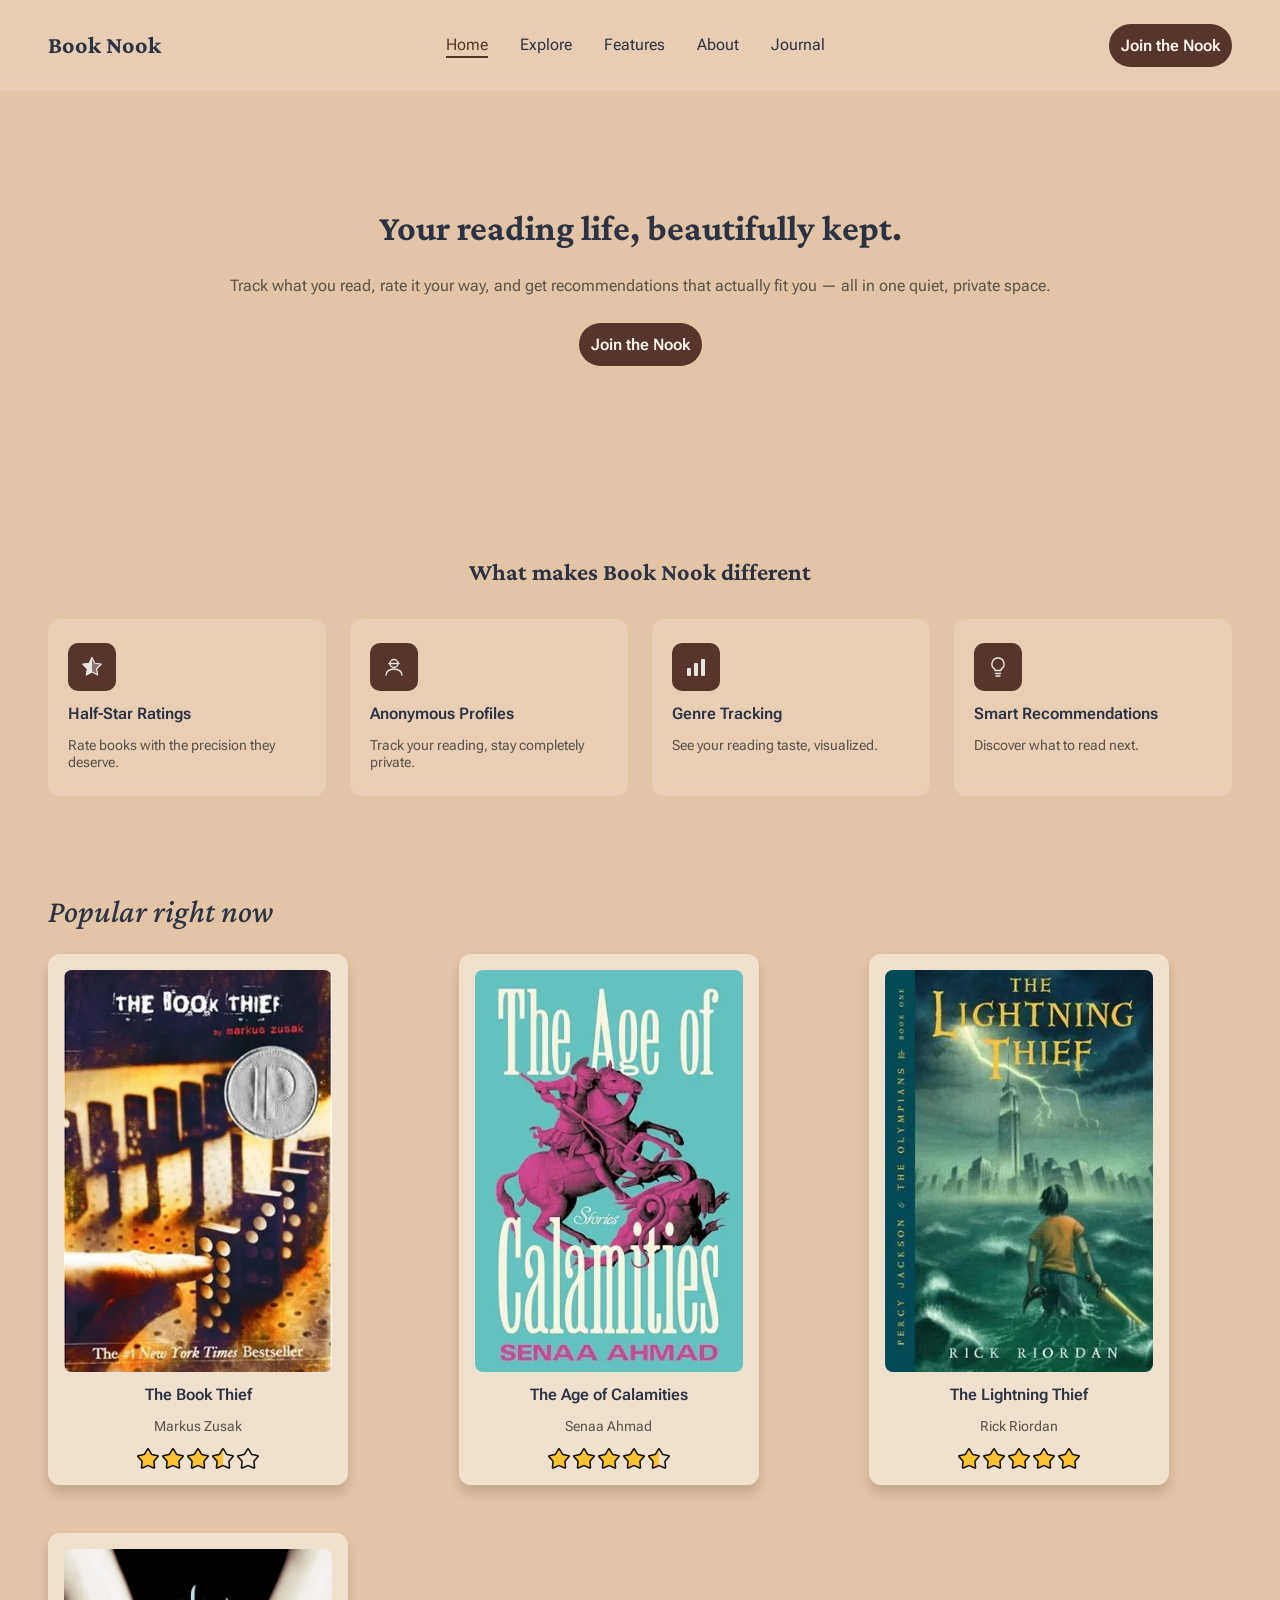
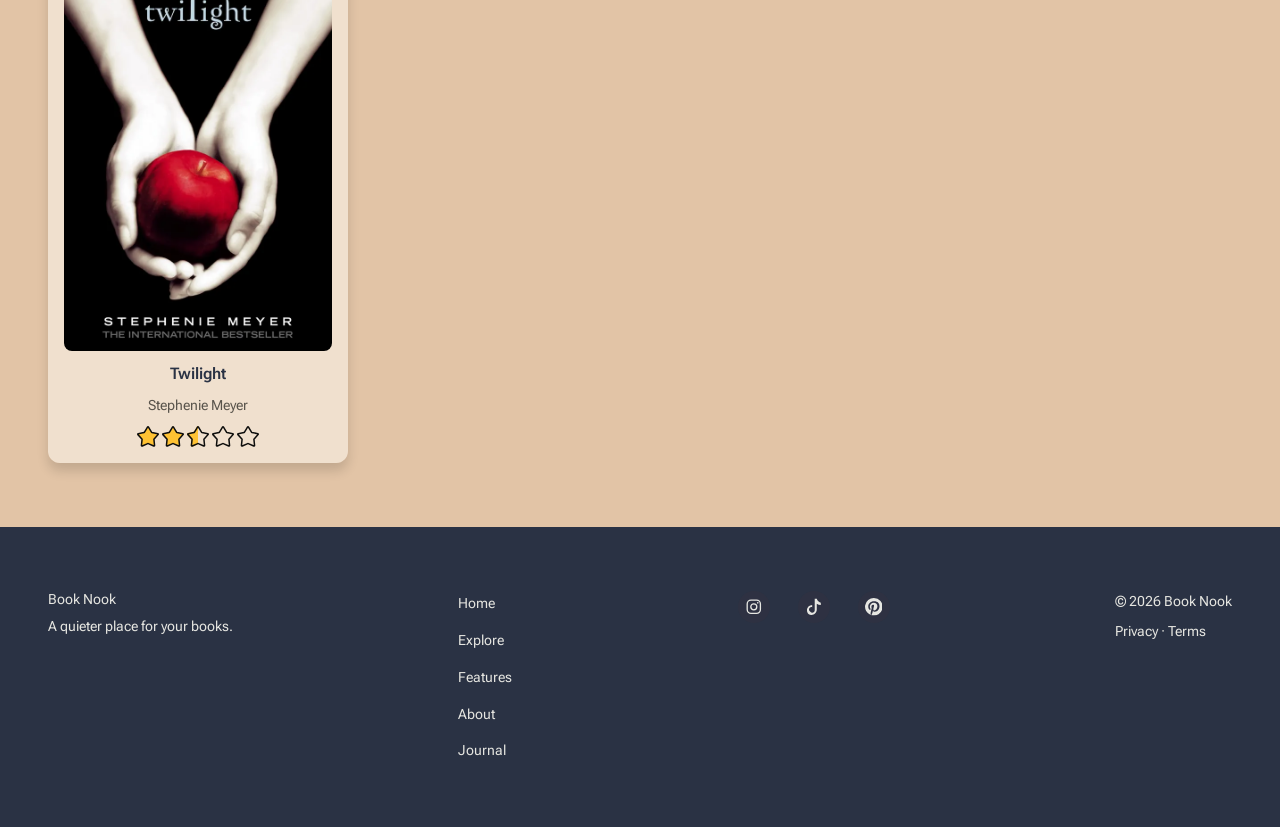
==== index.html @ fd6cd4ec "Final audit, Phase 4: CSS cleanup, interaction states, named JS handlers, container filters - CSS: -" ====
<!DOCTYPE html>
<html lang="en">
<head>
    <meta charset="UTF-8">
    <meta name="viewport" content="width=device-width, initial-scale=1.0">
    <title>Book Nook | Your reading life, beautifully kept.</title>
    <meta name="description" content="Track what you read, rate it your way with half-star precision, and get recommendations that actually fit you — all in one quiet, private space.">
    <link rel="icon" href="assets/favicon-32.png" sizes="32x32" type="image/png">
    <link rel="icon" href="assets/favicon-16.png" sizes="16x16" type="image/png">
    <link rel="icon" href="assets/favicon.svg" type="image/svg+xml">
    <link rel="apple-touch-icon" href="assets/apple-touch-icon.png">
    <meta property="og:title" content="Book Nook">
    <meta property="og:description" content="Track what you read, rate it your way with half-star precision, and get recommendations that actually fit you — all in one quiet, private space.">
    <meta property="og:image" content="https://book-nook.example/assets/og-image.png">
    <meta property="og:url" content="https://book-nook.example/index.html">
    <meta property="og:type" content="website">
    <meta property="og:site_name" content="Book Nook">
    <meta property="og:locale" content="en_US">
    <meta name="twitter:card" content="summary_large_image">
    <meta name="twitter:title" content="Book Nook">
    <meta name="twitter:description" content="Track what you read, rate it your way with half-star precision, and get recommendations that actually fit you — all in one quiet, private space.">
    <link rel="preconnect" href="https://fonts.googleapis.com">
    <link rel="preconnect" href="https://fonts.gstatic.com" crossorigin>
    <link href="https://fonts.googleapis.com/css2?family=Crimson+Pro:ital,wght@0,400..800;1,400..800&family=Roboto+Flex:opsz,wght@8..144,400..700&display=swap" rel="stylesheet">
    <link rel="stylesheet" href="css/variables.css">
    <link rel="stylesheet" href="css/base.css">
    <link rel="stylesheet" href="css/components.css">
    <link rel="stylesheet" href="css/layout.css">

</head>
<body>
    <svg class="sprite" xmlns="http://www.w3.org/2000/svg" aria-hidden="true" focusable="false">
        <symbol id="star-full" viewBox="0 0 22 21" fill="none"><path d="M11 0.75C11.1044 0.75 11.2065 0.777477 11.2959 0.828125C11.3851 0.878739 11.4583 0.950693 11.5088 1.03613L14.498 6.09863L14.665 6.38281L14.9863 6.45117L20.79 7.69238C20.8918 7.71422 20.9849 7.76159 21.0605 7.8291C21.136 7.89651 21.1919 7.98101 21.2227 8.07422C21.2533 8.16731 21.2586 8.2668 21.2383 8.3623C21.2179 8.45801 21.172 8.54846 21.1045 8.62305L17.1484 12.9922L16.9238 13.2402L16.958 13.5723L17.5566 19.4023C17.5666 19.4994 17.5514 19.5977 17.5107 19.6875C17.47 19.7774 17.4051 19.8565 17.3223 19.916C17.2393 19.9755 17.1408 20.0134 17.0371 20.0244C16.9593 20.0326 16.8809 20.0253 16.8066 20.0039L16.7334 19.9775L11.2998 17.6143L11 17.4844L10.7012 17.6143L5.26758 19.9775C5.17275 20.0188 5.06772 20.0354 4.96387 20.0244C4.86008 20.0134 4.76173 19.9755 4.67871 19.916C4.59583 19.8565 4.531 19.7774 4.49023 19.6875C4.44957 19.5977 4.43339 19.4994 4.44336 19.4023L5.04297 13.5723L5.07617 13.2402L4.85254 12.9922L0.896484 8.62402V8.62305C0.828925 8.5485 0.783187 8.45899 0.762695 8.36328C0.742261 8.26771 0.746777 8.1684 0.777344 8.0752C0.808047 7.98184 0.863849 7.8966 0.939453 7.8291C1.01506 7.76163 1.10826 7.7142 1.20996 7.69238L7.01367 6.45117L7.33594 6.38281L7.50293 6.09863L10.4912 1.03613C10.5417 0.95069 10.6149 0.878788 10.7041 0.828125C10.7934 0.777477 10.8957 0.750069 11 0.75Z" fill="#FFC233" stroke="#0E0E0D" stroke-width="1.5"/></symbol>
        <symbol id="star-half" viewBox="0 0 22 21" fill="none"><g clip-path="url(#star-half-clip)">
<path d="M9.84565 0.654892C9.96331 0.455628 10.1319 0.290294 10.3345 0.175383C10.5371 0.0604718 10.7667 0 11.0004 0C11.2341 0 11.4637 0.0604718 11.6663 0.175383C11.8689 0.290294 12.0375 0.455628 12.1552 0.654892L15.1436 5.71772L20.9473 6.95863C21.1756 7.00759 21.3869 7.11475 21.5601 7.26942C21.7334 7.4241 21.8625 7.62088 21.9347 7.84017C22.0068 8.05945 22.0195 8.29357 21.9714 8.51918C21.9232 8.7448 21.816 8.95402 21.6605 9.126L17.7044 13.4956L18.3031 19.3255C18.3267 19.5551 18.2889 19.7868 18.1935 19.9974C18.098 20.208 17.9482 20.3902 17.759 20.5259C17.5699 20.6615 17.348 20.7458 17.1155 20.7703C16.883 20.7948 16.6481 20.7587 16.4341 20.6656L11.0004 18.302L5.56666 20.6656C5.35273 20.7587 5.11779 20.7948 4.88531 20.7703C4.65282 20.7458 4.43092 20.6615 4.24177 20.5259C4.05261 20.3902 3.90282 20.208 3.80734 19.9974C3.71187 19.7868 3.67405 19.5551 3.69768 19.3255L4.29643 13.4956L0.340347 9.12706C0.184485 8.95509 0.0770589 8.74578 0.0287928 8.52003C-0.0194733 8.29427 -0.00689051 8.05997 0.0652849 7.84052C0.13746 7.62106 0.266703 7.42413 0.440111 7.26939C0.613518 7.11464 0.825024 7.00749 1.05351 6.95863L6.8572 5.71772L9.84565 0.654892Z" fill="#FFC233"/>
</g>
<path d="M11 0.75C11.1044 0.75 11.2065 0.777477 11.2959 0.828125C11.3851 0.878739 11.4583 0.950693 11.5088 1.03613L14.498 6.09863L14.665 6.38281L14.9863 6.45117L20.79 7.69238C20.8918 7.71422 20.9849 7.76159 21.0605 7.8291C21.136 7.89651 21.1919 7.98101 21.2227 8.07422C21.2533 8.16731 21.2586 8.2668 21.2383 8.3623C21.2179 8.45801 21.172 8.54846 21.1045 8.62305L17.1484 12.9922L16.9238 13.2402L16.958 13.5723L17.5566 19.4023C17.5666 19.4994 17.5514 19.5977 17.5107 19.6875C17.47 19.7774 17.4051 19.8565 17.3223 19.916C17.2393 19.9755 17.1408 20.0134 17.0371 20.0244C16.9593 20.0326 16.8809 20.0253 16.8066 20.0039L16.7334 19.9775L11.2998 17.6143L11 17.4844L10.7012 17.6143L5.26758 19.9775C5.17275 20.0188 5.06772 20.0354 4.96387 20.0244C4.86008 20.0134 4.76173 19.9755 4.67871 19.916C4.59583 19.8565 4.531 19.7774 4.49023 19.6875C4.44957 19.5977 4.43339 19.4994 4.44336 19.4023L5.04297 13.5723L5.07617 13.2402L4.85254 12.9922L0.896484 8.62402V8.62305C0.828925 8.5485 0.783187 8.45899 0.762695 8.36328C0.742261 8.26771 0.746777 8.1684 0.777344 8.0752C0.808047 7.98184 0.863849 7.8966 0.939453 7.8291C1.01506 7.76163 1.10826 7.7142 1.20996 7.69238L7.01367 6.45117L7.33594 6.38281L7.50293 6.09863L10.4912 1.03613C10.5417 0.95069 10.6149 0.878788 10.7041 0.828125C10.7934 0.777477 10.8957 0.750069 11 0.75Z" stroke="#0E0E0D" stroke-width="1.5"/>
<defs>
<clipPath id="star-half-clip">
<rect width="11" height="20.7778" fill="white"/>
</clipPath>
</defs></symbol>
        <symbol id="star-empty" viewBox="0 0 22 21" fill="none"><path d="M11 0.75C11.1044 0.75 11.2065 0.777477 11.2959 0.828125C11.3851 0.878739 11.4583 0.950693 11.5088 1.03613L14.498 6.09863L14.665 6.38281L14.9863 6.45117L20.79 7.69238C20.8918 7.71422 20.9849 7.76159 21.0605 7.8291C21.136 7.89651 21.1919 7.98101 21.2227 8.07422C21.2533 8.16731 21.2586 8.2668 21.2383 8.3623C21.2179 8.45801 21.172 8.54846 21.1045 8.62305L17.1484 12.9922L16.9238 13.2402L16.958 13.5723L17.5566 19.4023C17.5666 19.4994 17.5514 19.5977 17.5107 19.6875C17.47 19.7774 17.4051 19.8565 17.3223 19.916C17.2393 19.9755 17.1408 20.0134 17.0371 20.0244C16.9593 20.0326 16.8809 20.0253 16.8066 20.0039L16.7334 19.9775L11.2998 17.6143L11 17.4844L10.7012 17.6143L5.26758 19.9775C5.17275 20.0188 5.06772 20.0354 4.96387 20.0244C4.86008 20.0134 4.76173 19.9755 4.67871 19.916C4.59583 19.8565 4.531 19.7774 4.49023 19.6875C4.44957 19.5977 4.43339 19.4994 4.44336 19.4023L5.04297 13.5723L5.07617 13.2402L4.85254 12.9922L0.896484 8.62402V8.62305C0.828925 8.5485 0.783187 8.45899 0.762695 8.36328C0.742261 8.26771 0.746777 8.1684 0.777344 8.0752C0.808047 7.98184 0.863849 7.8966 0.939453 7.8291C1.01506 7.76163 1.10826 7.7142 1.20996 7.69238L7.01367 6.45117L7.33594 6.38281L7.50293 6.09863L10.4912 1.03613C10.5417 0.95069 10.6149 0.878788 10.7041 0.828125C10.7934 0.777477 10.8957 0.750069 11 0.75Z" stroke="#0E0E0D" stroke-width="1.5"/></symbol>
        <symbol id="icon-menu" viewBox="0 0 100 100" fill="currentColor"><path d="M50,92.739l43.795-21.356V8.069L51.36,28.763h-1.451L50,92.739z M50,99.294c-0.465,0-0.93-0.104-1.36-0.314L1.743,76.108  C0.678,75.591,0,74.508,0,73.321V3.104c0-1.07,0.551-2.065,1.459-2.633c0.907-0.566,2.044-0.626,3.004-0.156L50,22.522L95.537,0.314  c0.962-0.47,2.099-0.41,3.005,0.156C99.449,1.038,100,2.033,100,3.104v70.218c0,1.187-0.677,2.27-1.741,2.787L51.36,98.979  C50.93,99.189,50.467,99.294,50,99.294"/><path d="M61.619,42.04c-1.149,0-2.254-0.641-2.791-1.743c-0.753-1.541-0.111-3.396,1.428-4.148L81.76,25.66  c1.539-0.751,3.396-0.11,4.148,1.43c0.751,1.54,0.111,3.398-1.429,4.148L62.977,41.728C62.539,41.94,62.074,42.04,61.619,42.04"/><path d="M61.619,58.599c-1.149,0-2.254-0.641-2.791-1.743c-0.753-1.54-0.111-3.396,1.428-4.148L81.76,42.22  c1.539-0.751,3.396-0.111,4.148,1.429c0.751,1.541,0.111,3.399-1.429,4.148L62.977,58.285  C62.539,58.498,62.074,58.599,61.619,58.599"/><path d="M61.619,75.156c-1.149,0-2.254-0.641-2.791-1.743c-0.753-1.54-0.111-3.396,1.428-4.148L81.76,58.779  c1.539-0.752,3.396-0.113,4.148,1.427c0.751,1.542,0.111,3.399-1.429,4.15L62.977,74.843C62.539,75.057,62.074,75.156,61.619,75.156  "/></symbol>
        <symbol id="hl-half-star" viewBox="0 0 24 24" fill="none"><defs><linearGradient id="hl-half-star-fill" x1="0" x2="1" y1="0" y2="0">
    <stop offset="50%" stop-color="#E6E6E1"/><stop offset="50%" stop-color="#E6E6E1" stop-opacity="0.35"/>
  </linearGradient></defs>
  <path d="M12 2.5l2.85 5.78 6.38.93-4.62 4.5 1.09 6.35L12 17l-5.7 3.06 1.09-6.35-4.62-4.5 6.38-.93L12 2.5z" fill="url(#hl-half-star-fill)" stroke="#E6E6E1" stroke-width="1.2" stroke-linejoin="round"/></symbol>
        <symbol id="hl-anonymous" viewBox="0 0 24 24" fill="none"><circle cx="12" cy="8.5" r="4" stroke="#E6E6E1" stroke-width="1.4"/>
  <path d="M4 20c0-3.5 3.6-6 8-6s8 2.5 8 6" stroke="#E6E6E1" stroke-width="1.4" stroke-linecap="round"/>
  <path d="M7 8.5h10" stroke="#E6E6E1" stroke-width="1.6" stroke-linecap="round"/></symbol>
        <symbol id="hl-genre-tracking" viewBox="0 0 24 24" fill="none"><rect x="3" y="13" width="4" height="8" rx="1" fill="#E6E6E1"/>
  <rect x="10" y="8" width="4" height="13" rx="1" fill="#E6E6E1"/>
  <rect x="17" y="4" width="4" height="17" rx="1" fill="#E6E6E1"/></symbol>
        <symbol id="hl-recommendations" viewBox="0 0 24 24" fill="none"><path d="M12 3a6 6 0 0 0-3.5 10.9c.3.25.5.62.5 1.02v.58h6v-.58c0-.4.2-.77.5-1.02A6 6 0 0 0 12 3z" stroke="#E6E6E1" stroke-width="1.4" stroke-linejoin="round"/>
  <path d="M9.5 18.5h5M10 21h4" stroke="#E6E6E1" stroke-width="1.4" stroke-linecap="round"/></symbol>
        <symbol id="social-instagram" viewBox="0 0 24 24" fill="none" stroke="currentColor" stroke-width="1.8"><rect x="3" y="3" width="18" height="18" rx="5.2"/><circle cx="12" cy="12" r="4.1"/><circle cx="17.4" cy="6.6" r="1.1" fill="currentColor" stroke="none"/></symbol>
        <symbol id="social-pinterest" viewBox="0 0 32 32" fill="currentColor"><path d="M16.132 0a16 16 0 0 0-5.771 30.952c-.13-1.312-.262-3.148 0-4.6l1.836-8a5.771 5.771 0 0 1-.525-2.361c0-2.23 1.312-3.935 2.885-3.935s1.967 1.05 1.967 2.23-.918 3.4-1.312 5.377.787 2.885 2.36 2.885 4.984-3.016 4.984-7.344-2.754-6.558-6.69-6.558-7.082 3.54-7.082 7.082c0 1.312.525 2.885 1.18 3.672a.525.525 0 0 1 .131.393l-.393 1.836c-.13.262-.262.393-.525.262-1.967-.918-3.28-3.803-3.28-6.164 0-4.984 3.672-9.705 10.623-9.705s9.836 3.935 9.836 9.18-3.54 9.968-8.263 9.968c-1.574 0-3.148-.787-3.672-1.836l-1.05 3.803c-.393 1.443-1.312 3.148-1.967 4.197A16 16 0 1 0 16.132 0z"/></symbol>
        <symbol id="social-tiktok" viewBox="0 0 128 128" fill="currentColor"><path d="M85.79 41.084a50.3 50.3 0 0 0 29.326 9.38V33.907a29.44 29.44 0 0 1-15.57-8.921C92.592 20.65 87.582 13.495 86.113 5.12h-15.33v84.003c-.034 9.793-7.986 17.723-17.791 17.723-5.779 0-10.912-2.753-14.164-7.018-5.805-2.928-9.786-8.94-9.786-15.884 0-9.82 7.964-17.783 17.791-17.783 1.883 0 3.698.293 5.4.833V50.258c-21.103.436-38.075 17.67-38.075 38.866 0 10.58 4.226 20.172 11.086 27.18a38.73 38.73 0 0 0 21.652 6.576c21.481 0 38.895-17.405 38.895-38.875v-42.92Z"/></symbol>
    </svg>
    <header>
        <nav class="header__nav" aria-label="Main">
            <a href="index.html" class="header__logo" title="Book Nook, back to the home page">Book Nook</a>
            <ul class="nav__links" id="nav-links">
                <li><a class="nav__link" href="index.html" title="Go to the home page" aria-current="page">Home</a></li>
                <li><a class="nav__link" href="explore.html" title="Browse books by mood">Explore</a></li>
                <li><a class="nav__link" href="features.html" title="See what Book Nook does differently">Features</a></li>
                <li><a class="nav__link" href="about.html" title="Meet the creator and read the FAQ">About</a></li>
                <li><a class="nav__link" href="journal.html" title="Read the Book Nook journal">Journal</a></li>
                <li class="nav__cta"><a href="waitlist.html" class="btn btn--primary" title="Join the Book Nook waitlist">Join the Nook</a></li>
            </ul>
            <a href="waitlist.html" class="btn btn--primary header__cta" title="Join the Book Nook waitlist">Join the Nook</a>
            <button class="nav__toggle" id="nav-toggle" aria-label="Toggle navigation menu" title="Open or close the menu" aria-expanded="false" aria-controls="nav-links"><svg class="nav__toggle-icon" aria-hidden="true" focusable="false"><use href="#icon-menu"/></svg></button>
        </nav>
    </header>
    <main>
        <section class="page-section intro">
            <h1>Your reading life, beautifully kept.</h1>
            <p class="intro__subtitle">Track what you read, rate it your way, and get recommendations that actually fit you — all in one quiet, private space.</p>
            <a href="waitlist.html" class="btn btn--primary" title="Join the Book Nook waitlist">Join the Nook</a>
        </section>
                <section class="page-section highlights">
            <h2 class="highlights__heading">What makes Book Nook different</h2>
            <ul class="highlights__list">
            <li class="highlight">
                <div class="highlight__icon"><svg class="highlight__svg" aria-hidden="true" focusable="false"><use href="#hl-half-star"/></svg></div>
                <div class="highlight__body">
                    <h3 class="highlight__title">Half-Star Ratings</h3>
                    <p class="highlight__text">Rate books with the precision they deserve.</p>
                </div>
            </li>
            <li class="highlight">
                <div class="highlight__icon"><svg class="highlight__svg" aria-hidden="true" focusable="false"><use href="#hl-anonymous"/></svg></div>
                <div class="highlight__body">
                    <h3 class="highlight__title">Anonymous Profiles</h3>
                    <p class="highlight__text">Track your reading, stay completely private.</p>
                </div>
            </li>
            <li class="highlight">
                <div class="highlight__icon"><svg class="highlight__svg" aria-hidden="true" focusable="false"><use href="#hl-genre-tracking"/></svg></div>
                <div class="highlight__body">
                    <h3 class="highlight__title">Genre Tracking</h3>
                    <p class="highlight__text">See your reading taste, visualized.</p>
                </div>
            </li>
            <li class="highlight">
                <div class="highlight__icon"><svg class="highlight__svg" aria-hidden="true" focusable="false"><use href="#hl-recommendations"/></svg></div>
                <div class="highlight__body">
                    <h3 class="highlight__title">Smart Recommendations</h3>
                    <p class="highlight__text">Discover what to read next.</p>
                </div>
            </li>
            </ul>
        </section>
        <section class="page-section popular">
            <h2>Popular right now</h2>
            <ul class="book-row">
                <li class="book-card">
                    <div class="book-card__cover"><picture>
                        <source media="(max-width: 768px)" srcset="assets/book_cover_img/19063-sm.webp" type="image/webp">
                        <source media="(max-width: 768px)" srcset="assets/book_cover_img/19063-sm.jpg" type="image/jpeg">
                        <source srcset="assets/book_cover_img/19063-lg.webp" type="image/webp">
                        <img src="assets/book_cover_img/19063-lg.jpg" alt="The Book Thief cover" width="322" height="500" decoding="async">
                    </picture></div>
                    <h3 class="book-card__title">The Book Thief</h3>
                    <p class="book-card__author">Markus Zusak</p>
                    <div class="book-card__rating" role="img" aria-label="3.5 out of 5 stars">
                        <svg class="star" aria-hidden="true" focusable="false"><use href="#star-full"/></svg>
                        <svg class="star" aria-hidden="true" focusable="false"><use href="#star-full"/></svg>
                        <svg class="star" aria-hidden="true" focusable="false"><use href="#star-full"/></svg>
                        <svg class="star" aria-hidden="true" focusable="false"><use href="#star-half"/></svg>
                        <svg class="star" aria-hidden="true" focusable="false"><use href="#star-empty"/></svg>
                    </div>
            </li>
                <li class="book-card">
                    <div class="book-card__cover"><picture>
                        <source media="(max-width: 768px)" srcset="assets/book_cover_img/231126882-sm.webp" type="image/webp">
                        <source media="(max-width: 768px)" srcset="assets/book_cover_img/231126882-sm.jpg" type="image/jpeg">
                        <source srcset="assets/book_cover_img/231126882-lg.webp" type="image/webp">
                        <img src="assets/book_cover_img/231126882-lg.jpg" alt="The Age of Calamities cover" width="331" height="500" decoding="async">
                    </picture></div>
                    <h3 class="book-card__title">The Age of Calamities</h3>
                    <p class="book-card__author">Senaa Ahmad</p>
                    <div class="book-card__rating" role="img" aria-label="4.5 out of 5 stars">
                        <svg class="star" aria-hidden="true" focusable="false"><use href="#star-full"/></svg>
                        <svg class="star" aria-hidden="true" focusable="false"><use href="#star-full"/></svg>
                        <svg class="star" aria-hidden="true" focusable="false"><use href="#star-full"/></svg>
                        <svg class="star" aria-hidden="true" focusable="false"><use href="#star-full"/></svg>
                        <svg class="star" aria-hidden="true" focusable="false"><use href="#star-half"/></svg>
                    </div>
            </li>
                <li class="book-card">
                    <div class="book-card__cover"><picture>
                        <source media="(max-width: 768px)" srcset="assets/book_cover_img/28187-sm.webp" type="image/webp">
                        <source media="(max-width: 768px)" srcset="assets/book_cover_img/28187-sm.jpg" type="image/jpeg">
                        <source srcset="assets/book_cover_img/28187-lg.webp" type="image/webp">
                        <img src="assets/book_cover_img/28187-lg.jpg" alt="The Lightning Thief cover" width="305" height="475" decoding="async">
                    </picture></div>
                    <h3 class="book-card__title">The Lightning Thief</h3>
                    <p class="book-card__author">Rick Riordan</p>
                    <div class="book-card__rating" role="img" aria-label="5 out of 5 stars">
                        <svg class="star" aria-hidden="true" focusable="false"><use href="#star-full"/></svg>
                        <svg class="star" aria-hidden="true" focusable="false"><use href="#star-full"/></svg>
                        <svg class="star" aria-hidden="true" focusable="false"><use href="#star-full"/></svg>
                        <svg class="star" aria-hidden="true" focusable="false"><use href="#star-full"/></svg>
                        <svg class="star" aria-hidden="true" focusable="false"><use href="#star-full"/></svg>
                    </div>
            </li>
                <li class="book-card">
                    <div class="book-card__cover"><picture>
                        <source media="(max-width: 768px)" srcset="assets/book_cover_img/41865-sm.webp" type="image/webp">
                        <source media="(max-width: 768px)" srcset="assets/book_cover_img/41865-sm.jpg" type="image/jpeg">
                        <source srcset="assets/book_cover_img/41865-lg.webp" type="image/webp">
                        <img src="assets/book_cover_img/41865-lg.jpg" alt="Twilight cover" width="600" height="943" decoding="async">
                    </picture></div>
                    <h3 class="book-card__title">Twilight</h3>
                    <p class="book-card__author">Stephenie Meyer</p>
                    <div class="book-card__rating" role="img" aria-label="2.5 out of 5 stars">
                        <svg class="star" aria-hidden="true" focusable="false"><use href="#star-full"/></svg>
                        <svg class="star" aria-hidden="true" focusable="false"><use href="#star-full"/></svg>
                        <svg class="star" aria-hidden="true" focusable="false"><use href="#star-half"/></svg>
                        <svg class="star" aria-hidden="true" focusable="false"><use href="#star-empty"/></svg>
                        <svg class="star" aria-hidden="true" focusable="false"><use href="#star-empty"/></svg>
                    </div>
            </li>
            </ul>
        </section>
    </main>
    <footer>
        <div class="footer__inner">
        <div class="footer__about">
            <p class="footer__about-title">Book Nook</p>
            <p>A quieter place for your books.</p>
        </div>
        <nav aria-label="Footer">
            <ul class="footer__links">
                <li><a href="index.html" title="Go to the home page">Home</a></li>
                <li><a href="explore.html" title="Browse books by mood">Explore</a></li>
                <li><a href="features.html" title="See what Book Nook does differently">Features</a></li>
                <li><a href="about.html" title="Meet the creator and read the FAQ">About</a></li>
                <li><a href="journal.html" title="Read the Book Nook journal">Journal</a></li>
            </ul>
        </nav>
        <ul class="footer__social">
            <li><a href="https://www.instagram.com/" class="footer__social-icon" target="_blank" rel="noreferrer noopener" aria-label="Book Nook on Instagram" title="Book Nook on Instagram (opens in a new tab)"><svg class="footer__social-svg" aria-hidden="true" focusable="false"><use href="#social-instagram"/></svg></a></li>
            <li><a href="https://www.tiktok.com/" class="footer__social-icon" target="_blank" rel="noreferrer noopener" aria-label="Book Nook on TikTok" title="Book Nook on TikTok (opens in a new tab)"><svg class="footer__social-svg" aria-hidden="true" focusable="false"><use href="#social-tiktok"/></svg></a></li>
            <li><a href="https://www.pinterest.com/" class="footer__social-icon" target="_blank" rel="noreferrer noopener" aria-label="Book Nook on Pinterest" title="Book Nook on Pinterest (opens in a new tab)"><svg class="footer__social-svg" aria-hidden="true" focusable="false"><use href="#social-pinterest"/></svg></a></li>
        </ul>
        <div class="footer__legal">
            <p>&copy; 2026 Book Nook</p>
            <p><a href="privacy.html" title="Read the privacy notice">Privacy</a> &middot; <a href="terms.html" title="Read the terms of use">Terms</a></p>
        </div>
        </div>
    </footer>

    <script src="js/main.js" defer></script>
</body>
</html>
---- css/variables.css ----
:root {
  /* Book Nook color system */
  --color-dominant: #2A3244;   /* Dress Blues - text / nav / headers / thin banners */
  --color-background: #E2C4A6; /* Apricot Illusion — page background */
  --color-surface: #FBF4EA;    /* Bone — cards / elevated surfaces */
  --color-accent-1: #56352D;   /* Chocolate Fondant — CTA / links / secondary+tertiary buttons */
  --color-gold: #FFC233;       /* Gold — ratings/stars only, never on backgrounds directly */

  /* Header & footer */
  --color-surface-20: rgba(251, 244, 234, 0.2); /* Bone @ 20% — translucent header background over the page */
  --color-surface-15: rgba(251, 244, 234, 0.15); /* Bone @ 15% — hover tint on the Journal tab bar (light on the dark bar) */
  --color-aux8: #C8C3BA;                        /* header bottom border */
  --color-aux10: #E6E6E1;                       /* light text + icon color, used only on the dark footer background */

  /* Neutrals & tints (new, for book-card / feature-block) */
  --color-surface-60: rgba(251, 244, 234, 0.6); /* Bone @ 60% opacity */
  --color-aux4: #4A4E41;                        /* book cover placeholder */
  --color-text-muted: #58534B;                  /* the one muted-text colour (book-card author, feature/hero/intro body copy, placeholders). 4.6:1 on Apricot, 5.96:1 on the book-card surface — replaces the old #70746B and #756F65, which were 2.88–3.73:1 */

  /* Button system */
  --color-primary-default: var(--color-accent-1);   /* Accent 1 100% — Primary default fill */
  --color-accent-1-80: rgba(86, 53, 45, 0.8);        /* Accent 1 @ 80% — Primary hover fill / Tertiary hover text */
  --color-disabled-fill: #CACCC6;                    /* aux9 — disabled fill, all variants */
  --color-disabled-text: #938C81;                    /* aux5 — disabled text, all variants */
  --color-primary-active: rgba(42, 50, 68, 0.8);     /* Dominant @ 80% — Primary active fill */
  --color-secondary-active: rgba(42, 50, 68, 0.2);   /* Dominant @ 20% — Secondary active tint */
  --color-secondary-hover: rgba(86, 53, 45, 0.1);    /* Accent 1 @ 10% — Secondary hover tint */
  --color-secondary-disabled: #B8B4AD;               /* aux7 — Secondary disabled border; also reused for the waitlist email-input border and the confirmation ticket's dashed divider */

  /* Status colors (PEC 5) — checked against both Apricot (#E2C4A6) and
     Bone (#FBF4EA), the two surfaces error/success text can appear on.
     Both clear 4.5:1 body-text contrast. */
  --color-error: #8a2f1c;   /* 5.06:1 on Apricot, 7.67:1 on Bone */
  --color-success: #2f5d3a; /* 4.61:1 on Apricot, 7.00:1 on Bone */

  /* Typography — Font families */
  --font-heading: 'Crimson Pro', serif;
  --font-body: 'Roboto Flex', sans-serif;

  /* Typography — Font sizes (converted to rem: 16px base) */
  --fs-h1: 2.25rem;   /* 36px */
  --fs-h2: 2rem;      /* 32px */
  --fs-h3: 1.5rem;    /* 24px */
  --fs-h4: 1.25rem;   /* 20px */
  --fs-body-1: 1rem;  /* 16px */
  --fs-body-2: 1rem;  /* 16px */

  /* Typography — Font weights */
  --fw-bold: 700;      /* H1, H3 */
  --fw-extrabold: 800; /* H4 */
  --fw-medium: 500;    /* H2 (italic) */
  --fw-regular: 400;   /* Body 1 */
  --fw-semibold: 600;  /* Body 2 */

  /* Typography — Line heights (unitless) */
  --lh-display: 1.2;
  --lh-body: 1.55;

  /* Spacing tokens (based on 4px/8px grid) */
  --space-xxs: 0.25rem;  /* 4px */
  --space-xs: 0.5rem;    /* 8px */
  --space-sm: 0.75rem;   /* 12px */
  --space-base: 1rem;    /* 16px */
  --space-sm-plus: 1.25rem; /* 20px */
  --space-md: 1.5rem;    /* 24px */
  --space-md-plus: 1.75rem; /* 28px */
  --space-lg-sm: 2rem;   /* 32px */
  --space-lg-offset: 2.5rem; /* 40px */
  --space-lg: 3rem;      /* 48px */
  --space-lg-plus: 3.5rem; /* 56px */
  --space-xl-sm: 4rem;   /* 64px */
  --space-xl: 6rem;      /* 96px */
  --space-xxl: 8rem;     /* 128px */

  /* Sticky header's rendered height, for scroll-margin-top on anchor targets
     (Features page). Header's vertical padding is a constant 2x1.5rem
     everywhere; the tallest content row is the "Join the Nook" button on
     desktop/tablet (~88px) vs. the hamburger icon on mobile (~80px) -
     rounded up to the larger case so mobile gets a few harmless extra px
     of margin instead of any risk of a heading landing under the header. */
  --header-height: 5.625rem; /* 90px */

  /* Font sizes for specific use cases (not part of the heading/body scale) */
  --fs-small: 0.875rem;  /* 14px — used in footer, queue badge */
  --fs-micro: 0.8125rem; /* 13px — confirmation code */

  /* Effects */
  --shadow-card: 0 0.5rem 0.75rem rgba(0, 0, 0, 0.14); /* book-card drop shadow */
  --color-overlay-scrim: rgba(0, 0, 0, 0.2); /* mobile nav dropdown backdrop */

  /* Motion — every transition reads these durations, so the
     prefers-reduced-motion block in base.css can set them all to 0s in one place */
  --duration-fast: 0.15s; /* colour / tint changes on hover and press */
  --duration-base: 0.2s;  /* small movements: chevrons, dropdowns, menu fade */
  --duration-slow: 0.25s; /* header and anchor-nav slide */

  /* Border radius scale — these were used throughout components.css via
     var(--radius-*) but never actually defined here, so every one of
     those elements was rendering with 0 border-radius (square corners)
     instead of rounded. Values recovered from the original px scale
     (8/10/12/16/24px) noted in the corrections checklist and confirmed
     against the .highlights build notes (10px icon, 12px card). */
  --radius-sm: 0.5rem;   /* 8px — book-card__cover */
  --radius-base: 0.625rem; /* 10px — highlight icon */
  --radius-md: 0.75rem;  /* 12px — book-card, highlight card */
  --radius-lg: 1.5rem;   /* 24px — buttons, feature-block image, ticket */
  --radius-pill: 999px;  /* fully rounded ends — chips, badges, tab bar (a 50% radius draws an oval on wide elements) */
}
---- css/base.css ----
/* Smooth-scrolls to #anchor targets (Features page nav buttons) instead of
   jumping instantly. Switched back to instant in the prefers-reduced-motion
   block at the bottom of this file. */
html {
  scroll-behavior: smooth;
}

* {
  box-sizing: border-box; /* padding + border count INSIDE the width you set, not added on top */
  margin: 0;
  padding: 0;
}

/* strip the browser's default bullet + indentation */
ul {
  list-style: none;
}

/* Links inherit color/font instead of the browser default */
a {
  color: inherit;
  text-decoration: none;
}

/* Keyboard focus ring for every link that has no focus style of its own
   (buttons and chips define theirs in components.css). Footer overrides the
   colour in layout.css, because Dress Blues is invisible on the dark footer. */
a:focus-visible,
button:focus-visible {
  outline: 2px solid var(--color-dominant);
  outline-offset: 3px;
}

/* <button> elements (nav__toggle, Join the Nook, mood chips,
   book ratings) lose their native OS chrome */
button {
  font: inherit;
  color: inherit;
  background: none;
  border: none;
  cursor: pointer;
}

/* Images never overflow their container */
img {
  max-width: 100%;
  display: block;
}

/* Visually hides an element while keeping it readable to screen readers —
   used for form <label>s that Figma shows only as an input placeholder. */
.sr-only {
  position: absolute;
  width: 0.0625rem;
  height: 0.0625rem;
  padding: 0;
  margin: -0.0625rem;
  overflow: hidden;
  clip: rect(0, 0, 0, 0);
  white-space: nowrap;
  border: 0;
}

/* Inline SVG sprite holding every <symbol> the page uses (icons are drawn
   with <svg><use href="#id">). Kept at 0x0 instead of display:none, because
   gradients and clip-paths inside a display:none SVG fail to render. */
.sprite {
  position: absolute;
  width: 0;
  height: 0;
  overflow: hidden;
}

/* BODY DEFAULTS
   Sets the page-wide font, colors, and line
   spacing that everything else inherits */
body {
  font-family: var(--font-body);
  background-color: var(--color-background);
  color: var(--color-dominant);
  line-height: var(--lh-body);
  /* Column layout + full viewport height pins the footer to the bottom on
     short pages (e.g. Waitlist Confirmation); main below takes the spare space. */
  display: flex;
  flex-direction: column;
  min-height: 100vh;
}

/* TYPE SCALE - headings
   Crimson Pro across all headings, with each
   level's own size/weight from variables.css */
h1, h2, h3, h4 {
  font-family: var(--font-heading);
  line-height: var(--lh-display);
}

h1 {
  /* clamp() scales smoothly with viewport instead of jumping at a
     breakpoint: 1.75rem floor on small phones, var(--fs-h1) (2.25rem)
     ceiling from ~720px up, linear in between via 5vw. */
  font-size: clamp(1.75rem, 5vw, var(--fs-h1));
  font-weight: var(--fw-bold);
}

h2 {
  font-size: clamp(1.5rem, 4.5vw, var(--fs-h2));
  font-weight: var(--fw-medium);
  font-style: italic;
}

h3 {
  font-size: var(--fs-h3);
  font-weight: var(--fw-bold);
}

h4 {
  font-size: var(--fs-h4);
  font-weight: var(--fw-extrabold);
}

/* TYPE SCALE - body text  */
p {
  font-size: var(--fs-body-1);
  font-weight: var(--fw-regular);
}

/* REDUCED MOTION
   People who ask their OS to reduce motion get instant state changes: every
   transition in the site reads these duration tokens, so zeroing them here
   covers everything without !important. */
@media (prefers-reduced-motion: reduce) {
  :root {
    --duration-fast: 0s;
    --duration-base: 0s;
    --duration-slow: 0s;
  }

  html {
    scroll-behavior: auto;
  }
}
---- css/components.css ----
/*
   BUTTON SYSTEM
   Three variants — primary, secondary, tertiary — each with 5 states:
   default, hover, active, focus-visible, disabled */

.btn {
  display: inline-flex; /* button only takes up as much horizontal space as its content needs, instead of stretching */
  align-items: center;
  justify-content: center;
  padding: 0.625rem;
  border-radius: var(--radius-lg);
  border: 2px solid transparent; /* button's total size doesn't change drastically */
  font-family: var(--font-body);
  font-size: var(--fs-body-2);
  font-weight: var(--fw-semibold);
  line-height: normal;
  cursor: pointer;
  transition: background-color var(--duration-fast) ease, border-color var(--duration-fast) ease, color var(--duration-fast) ease; /* animate smoothly the state change of buttons */
  text-decoration: none;
  white-space: nowrap;
}

.btn--primary {
  background-color: var(--color-primary-default);
  color: var(--color-surface);
}

.btn--primary:hover {
  background-color: var(--color-accent-1-80);
}

.btn--primary:active {
  background-color: var(--color-primary-active);
  border-width: 0.1875rem;
  border-color: var(--color-dominant);
}

.btn--primary:focus-visible {
  background-color: var(--color-primary-default);
  border-width: 0.1875rem;
  border-color: var(--color-dominant);
  outline: none;
}

.btn--primary:disabled,
.btn--primary[aria-disabled="true"] {
  background-color: var(--color-disabled-fill);
  color: var(--color-disabled-text);
  cursor: not-allowed;
}

.btn--secondary {
  background-color: transparent;
  border-color: var(--color-accent-1);
  color: var(--color-accent-1);
}

.btn--secondary:hover {
  background-color: var(--color-secondary-hover);
  border-color: var(--color-accent-1);
}

.btn--secondary:active {
  background-color: var(--color-secondary-active);
  border-color: var(--color-dominant);
  color: var(--color-dominant);
}

.btn--secondary:focus-visible {
  background-color: transparent;
  border-width: 0.1875rem;
  border-color: var(--color-dominant);
  outline: none;
}

.btn--secondary:disabled,
.btn--secondary[aria-disabled="true"] {
  background-color: transparent;
  border-color: var(--color-secondary-disabled);
  color: var(--color-disabled-text);
  cursor: not-allowed;
}

.btn--tertiary {
  background-color: transparent;
  border-color: transparent;
  color: var(--color-accent-1);
  text-decoration: none;
}

.btn--tertiary:hover {
  color: var(--color-accent-1-80);
  text-decoration: underline;
}

.btn--tertiary:active {
  color: var(--color-dominant);
  text-decoration: none;
}

.btn--tertiary:focus-visible {
  border-width: 0.1875rem;
  border-color: var(--color-dominant);
  color: var(--color-dominant);
  outline: none;
}

.btn--tertiary:disabled,
.btn--tertiary[aria-disabled="true"] {
  color: var(--color-disabled-text);
  cursor: not-allowed;
}

/* BOOK CARD
   Reused as-is on Home's Popular Books row and all three
   Explore rows — cover, title, author, star rating. */

.book-card {
  display: flex;
  flex-direction: column;
  align-items: center;
  gap: var(--space-sm);
  width: 100%;
  max-width: 18.75rem; /* corrected 2026-09-20 — was a 200px placeholder; the real Figma Book Card is 300px (18.75rem) wide */
  padding: var(--space-base);
  background-color: var(--color-surface-60);
  border-radius: var(--radius-md);
  box-shadow: var(--shadow-card);
}

.book-card__cover {
  width: 100%;
  aspect-ratio: 2 / 3; /* standard book-cover proportions; the real covers are ~0.63-0.66 width:height, so this crops almost nothing */
  border-radius: var(--radius-sm);
  background-color: var(--color-aux4);
  overflow: hidden;
}

.book-card__cover picture {
  display: block;
  width: 100%;
  height: 100%;
}

.book-card__cover img {
  width: 100%;
  height: 100%;
  object-fit: cover;
  display: block;
}

.book-card__title {
  font-family: var(--font-body);
  font-size: var(--fs-body-1);
  font-weight: var(--fw-semibold);
  line-height: 1.375;
  color: var(--color-dominant);
  text-align: center;
  width: 100%;
}

.book-card__author {
  font-family: var(--font-body);
  font-size: var(--fs-small);
  font-weight: var(--fw-regular);
  line-height: 1.25;
  color: var(--color-text-muted);
  text-align: center;
  width: 100%;
}

.book-card__rating {
  --star-size: 1.375rem; /* shrinks on mobile so five stars fit inside a narrow card */
  display: flex;
  gap: 0.1875rem;
}

.star {
  display: block;
  width: var(--star-size);
  height: calc(var(--star-size) * 0.9545); /* keeps the star's 22:21 proportions */
  flex-shrink: 0;
}

/* FEATURE BLOCK
   Features page only — 4 full-width instances that alternate
   image-left/text-right, then text-left/image-right. Markup
   order never changes; feature-block--reverse (on blocks 2 & 4
   in features.html) flips the visual order purely in CSS. */

.feature-block {
  display: flex;
  align-items: center;
  justify-content: space-between;
  padding: var(--space-lg);
  scroll-margin-top: var(--header-height); /* keeps the heading clear of the
    sticky header when an anchor-nav__link jump lands here */
}

.feature-block--reverse {
  flex-direction: row-reverse;
}

.feature-block__media {
  background-color: var(--color-disabled-text);
  border-radius: var(--radius-lg);
  aspect-ratio: 14 / 9;
  flex: 1 1 0;
  max-width: 35rem;
  display: flex;
  align-items: center;
  justify-content: center;
}

/* Placeholder illustrations (inline SVG, not final art) */
.feature-block__icon {
  width: 6rem;
  height: 6rem;
}

.feature-block__text {
  display: flex;
  flex-direction: column;
  justify-content: center;
  gap: var(--space-base);
  flex: 1 1 0;
  max-width: 35rem;
}

.feature-block__text p {
  color: var(--color-text-muted);
}


/* HIGHLIGHTS
   Home only — "What makes Book Nook different" heading + 4
   feature-card-compact cards, laid out as a 4-column grid matching
   the live Figma feature-cards-section/feature-cards-row exactly
   (318px cards, 24px column gap, 32px row gap, Surface@20% fill,
   48px Accent-1 icon placeholder, 12px radius). */

.highlights {
  display: flex;
  flex-direction: column;
  gap: var(--space-lg-sm);
}

.highlights__list {
  display: grid;
  grid-template-columns: repeat(4, 1fr);
  column-gap: var(--space-md);
  row-gap: var(--space-lg-sm);
}

.highlights__heading {
  font-size: var(--fs-h3);
  font-weight: var(--fw-bold);
  font-style: normal; /* base.css makes h2 italic + 32px by default — Figma's heading here is 24px, bold, not italic */
  text-align: center;
}

.highlight {
  display: flex;
  flex-direction: column;
  gap: var(--space-sm);
  padding: var(--space-md) 1.25rem;
  background-color: var(--color-surface-20);
  border-radius: var(--radius-md);
  min-width: 0; /* grid items default to min-width:auto, which refuses to
                   shrink below the content's intrinsic width — with real
                   text inside, whichever card's content is widest forces
                   its whole column past its 1fr share, causing uneven
                   column widths and horizontal overflow of the grid */
}

.highlight__icon {
  width: 3rem;
  height: 3rem;
  border-radius: var(--radius-base);
  background-color: var(--color-accent-1);
  display: flex;
  align-items: center;
  justify-content: center;
}

/* Placeholder line-icons (inline SVG, not final art) */
.highlight__svg {
  width: 1.5rem;
  height: 1.5rem;
}

.highlight__body {
  display: flex;
  flex-direction: column;
  gap: var(--space-sm);
}

.highlight__title {
  font-family: var(--font-body);
  font-size: var(--fs-body-1);
  font-weight: var(--fw-semibold);
  font-style: normal;
  line-height: 1.375;
  color: var(--color-dominant);
}

.highlight__text {
  font-size: var(--fs-small);
  line-height: 1.25;
  color: var(--color-text-muted);
}

/* MOOD CHIP
   Explore page only — a filter chip that behaves like a button
   (default / hover / focus / selected). "Cozy" carries .is-selected
   by default to match Figma's pre-selected state; PEC5 will move that
   class on click. */

.mood-chip {
  display: inline-flex;
  align-items: center;
  justify-content: center;
  padding: 0.625rem 1.125rem;
  border-radius: var(--radius-pill);
  border: 2px solid transparent;
  background-color: var(--color-secondary-hover);
  color: var(--color-accent-1);
  font-family: var(--font-body);
  font-size: var(--fs-small);
  font-weight: var(--fw-semibold);
  line-height: 1.25;
  cursor: pointer;
  transition: background-color var(--duration-fast) ease, color var(--duration-fast) ease, border-color var(--duration-fast) ease;
}

.mood-chip:hover {
  background-color: var(--color-accent-1-80);
  color: var(--color-surface);
}

.mood-chip:focus-visible {
  outline: none;
  border-color: var(--color-dominant);
}

.mood-chip.is-selected {
  background-color: var(--color-accent-1);
  color: var(--color-surface);
}

/* After .is-selected on purpose: same specificity, so a press darkens the
   chip whether or not it is the selected one. */
.mood-chip:active {
  background-color: var(--color-primary-active);
  color: var(--color-surface);
}
---- css/layout.css ----
/* CONTAINER */

.page-section { /* only ever touches top-level page sections */
  width: 100%; /* explicit definite width — without this, the auto side margins below disable
                  flex stretch on this item, .popular's width goes indefinite, and .book-row's
                  grid-template-columns: repeat(auto-fill, ...) collapses to a single column */
  max-width: 90rem;
  margin: 0 auto;
  padding: 0 var(--space-lg);
}


/* HOME HERO INTRO
   Matches Figma's "hero" node — vertical stack, centered, with its own
   breathing room since it's the first section on the page (main's 96px
   gap only applies BETWEEN sections, not above the first one). */

.intro {
  display: flex;
  flex-direction: column;
  align-items: center;
  gap: var(--space-md);
  max-width: 60rem;
  margin: 0 auto;
  padding: var(--space-xl) 0;
  text-align: center;
}

.intro__subtitle {
  color: var(--color-text-muted);
}

/* FEATURES PAGE INTRO
   Matches Figma's "page-intro" node — same centered-stack pattern as
   .intro, but 32px gap and top padding only (the feature blocks below
   provide their own spacing). */

.features-intro {
  display: flex;
  flex-direction: column;
  align-items: center;
  gap: var(--space-lg-sm);
  max-width: 60rem;
  margin: 0 auto;
  padding-top: var(--space-xl);
  text-align: center;
}

/* FEATURES ANCHOR BUTTONS
   Matches Figma's "anchor-nav" — a row of links, not pill buttons.
   Centered automatically because .features-intro (above) centers its
   flex children, and this div shrinks to fit its own content width. */

.anchor-nav {
  display: flex;
  justify-content: center;
  gap: var(--space-md-plus);
  flex-wrap: wrap;
  position: sticky;
  top: var(--header-height);
  z-index: 90; /* below the header's 100, so header always wins if they ever overlap during the dock transition */
  transition: transform var(--duration-slow) ease; /* same speed as header--hidden, so the two bars move as one unit */
  padding-block: var(--space-sm) var(--space-md);
  background-color: var(--color-surface-20);
  backdrop-filter: blur(0.33125rem);
  -webkit-backdrop-filter: blur(0.33125rem);
}

/* The <ul> inside the sticky <nav> carries the row layout */
.anchor-nav__list {
  display: flex;
  justify-content: center;
  gap: var(--space-md-plus);
  flex-wrap: wrap;
}

/* Wrapper that positions the dropdown on phones; on desktop it is just a
   shrink-wrapped box around the row of links. */
.anchor-nav__menu {
  position: relative;
}

/* Phone-only collapse button; shown in the 768px block below. */
.anchor-nav__toggle {
  display: none;
}

/* Toggled by initHeaderScroll() in main.js in step with header--hidden --
   slides the nav up to close the gap left where the header used to be,
   instead of leaving empty space above it. Desktop widths only, since
   the header itself never hides on mobile. */
.anchor-nav.is-docked {
  transform: translateY(calc(-1 * var(--header-height)));
}

/* Figma sizes these links at 14px, not the button system's standard
   16px (--fs-body-2). .anchor-nav__link is already a class directly on each
   link (see features.html), so this targets it directly instead of the
   .anchor-nav .btn--tertiary descendant selector — same effect,
   lower specificity, no risk of overriding .btn--tertiary elsewhere. */
.anchor-nav__link {
  font-size: var(--fs-small);
}

/* Marks whichever feature-block is on screen, per initAnchorNav()'s
   IntersectionObserver. Same filled-pill treatment as .mood-chip.is-selected
   for a consistent "this one's active" language across the site. */
.anchor-nav__link.is-active {
  background-color: var(--color-accent-1);
  color: var(--color-surface);
}

/* EXPLORE — MOOD-BASED BROWSE
   Matches Figma's "mood-based-browse" node — unlike the hero/features
   intros above, this section is left-aligned, not centered; only the
   text inside each mood-chip button is centered (see components.css). */

.mood-browse {
  display: flex;
  flex-direction: column;
  align-items: flex-start;
  gap: var(--space-md);
  padding-top: var(--space-xl);
}

.mood-browse__heading {
  font-size: var(--fs-h3);
  font-style: normal;
}

.mood-browse__list {
  display: flex;
  gap: var(--space-sm);
  flex-wrap: wrap;
}

.mood-browse__hint {
  font-size: var(--fs-small);
  color: var(--color-text-muted);
}

/* ABOUT PAGE
   Matches Figma's "about-content" node — centered single column:
   photo, heading, body copy, CTA — capped narrower than the hero
   sections since this is a single block of prose, not a two-line intro. */

.meet-creator {
  display: flex;
  flex-direction: column;
  align-items: center;
  gap: var(--space-lg-sm);
  max-width: 45rem;
  margin: 0 auto;
  padding: var(--space-xl) 0;
  text-align: center;
}

.meet-creator__heading {
  font-weight: var(--fw-bold);
  font-style: normal; /* base.css makes h2 italic by default — this heading isn't */
}

.meet-creator__bio {
  color: var(--color-text-muted);
}

.meet-creator__photo {
  width: 8.75rem;
  height: 8.75rem;
  border-radius: 50%;
  background-color: var(--color-aux4);
  object-fit: cover;
}

/* PRIVACY / TERMS
   Plain single-column reading pages. */

.legal {
  display: flex;
  flex-direction: column;
  gap: var(--space-md);
  max-width: 45rem;
  margin: 0 auto;
  padding-block: var(--space-xl);
}

.legal__heading {
  font-size: var(--fs-h3);
  font-weight: var(--fw-bold);
  font-style: normal;
}

.legal__text {
  color: var(--color-text-muted);
}

/* ABOUT PAGE — FAQ
   Single-open accordion under the creator bio. Left-aligned unlike
   .meet-creator above it, since this is a list of Q&A pairs, not a
   centered block of prose. */

.faq {
  display: flex;
  flex-direction: column;
  gap: var(--space-md);
  max-width: 45rem;
  margin: 0 auto;
  padding: 0 0 var(--space-xxl);
}

.faq__heading {
  text-align: center;
}

.faq__list {
  display: flex;
  flex-direction: column;
  border-top: 1px solid var(--color-aux8);
}

.faq__item {
  border-bottom: 1px solid var(--color-aux8);
}

.faq__question {
  display: flex;
  align-items: center;
  justify-content: space-between;
  gap: var(--space-sm);
  width: 100%;
  padding: var(--space-md) 0;
  text-align: left;
  font-family: var(--font-body);
  font-size: var(--fs-body-1);
  font-weight: var(--fw-semibold);
  color: var(--color-dominant);
  position: relative;
  isolation: isolate; /* keeps the tint below behind the text without leaving the row */
}

/* Hover / press tint: a pseudo-element that bleeds past the row's sides, so
   the tint looks like a pill without adding padding (which would shift the
   text out of line with the heading). Only its opacity animates. */
.faq__question::before {
  content: '';
  position: absolute;
  inset: var(--space-xxs) calc(-1 * var(--space-sm));
  z-index: -1;
  border-radius: var(--radius-sm);
  background-color: var(--color-secondary-hover);
  opacity: 0;
  transition: opacity var(--duration-fast) ease, background-color var(--duration-fast) ease;
}

.faq__question:hover::before {
  opacity: 1;
}

.faq__question:active::before {
  opacity: 1;
  background-color: var(--color-secondary-active);
}

.faq__question:focus-visible {
  outline: 2px solid var(--color-dominant);
  outline-offset: 2px;
}

.faq__icon {
  flex-shrink: 0;
  width: 0.75rem;
  height: 0.75rem;
  border-right: 2px solid currentColor;
  border-bottom: 2px solid currentColor;
  transform: rotate(45deg); /* closed: chevron pointing down */
  transition: transform var(--duration-base) ease;
}

.faq__question[aria-expanded="true"] .faq__icon {
  transform: rotate(-135deg); /* open: chevron pointing up */
}

.faq__answer {
  padding: 0 0 var(--space-md);
  color: var(--color-text-muted);
}

/* WAITLIST — SIGN-UP
   Matches Figma's "waitlist-hero" node. */

.signup__panel {
  display: flex;
  flex-direction: column;
  align-items: center;
  gap: var(--space-md);
  max-width: 45rem;
  margin: 0 auto;
  padding: var(--space-xxl) 0;
  text-align: center;
}

/* Same specificity fix as .confirmation-panel[hidden] below: a bare
   [hidden] loses to this class's display:flex on its own. */
.signup__panel[hidden] {
  display: none;
}

.signup__subtitle {
  color: var(--color-text-muted);
}

.signup__form {
  display: flex;
  align-items: center;
  gap: var(--space-sm);
}

.signup__field {
  display: flex;
  flex-direction: column;
  gap: var(--space-xxs);
}

.signup__input {
  width: 20rem;
  height: 3.5rem;
  padding: 0 var(--space-sm-plus);
  border-radius: 1rem;
  border: 1.5px solid var(--color-secondary-disabled);
  background-color: var(--color-surface);
  font-family: var(--font-body);
  font-size: var(--fs-body-1);
  color: var(--color-dominant);
  transition: border-color var(--duration-fast) ease;
}

.signup__submit {
  height: 3.5rem; /* matches .signup__input so the two read as one control */
}

.signup__input::placeholder {
  color: var(--color-text-muted);
}

.signup__input:focus-visible {
  outline: none;
  border-width: 2px;
  border-color: var(--color-dominant);
}

.signup__input.is-invalid {
  border-color: var(--color-error);
}

.signup__input.is-valid {
  border-color: var(--color-success);
}

.signup__error {
  font-size: var(--fs-small);
  color: var(--color-error);
  text-align: left;
}

/* Collapses to nothing when JS clears the error text, instead of
   leaving an empty paragraph's line-height as a gap under the input. */
.signup__error:empty {
  display: none;
}

/* WAITLIST — CONFIRMATION
   Matches Figma's "ticket-panel" node. Currently a second section on the
   same page as sign-up (see design decision logged 2026-09-21) — PEC5
   will toggle which of the two is visible via JS, no page navigation. */

.confirmation-panel {
  display: flex;
  justify-content: center;
  padding: var(--space-xl) 0;
}

/* [hidden] on its own loses to the .confirmation-panel display:flex rule
   above — same specificity, and author CSS always beats the browser's
   built-in [hidden] { display: none } rule in a tie. Combining the
   attribute with the class (.confirmation-panel[hidden]) makes this
   selector more specific, so it wins and actually hides the section. */
.confirmation-panel[hidden] {
  display: none;
}

.ticket {
  display: flex;
  flex-direction: column;
  align-items: center;
  gap: var(--space-md);
  width: 30rem;
  padding: var(--space-lg) var(--space-lg-offset);
  background-color: var(--color-surface);
  border: 1px solid var(--color-dominant);
  border-radius: var(--radius-lg);
  text-align: center;
}

.ticket__heading {
  font-weight: var(--fw-bold);
  font-style: normal;
}

.ticket__subtitle {
  color: var(--color-text-muted);
}

.ticket__badge {
  display: inline-flex;
  padding: var(--space-xs) var(--space-base);
  border-radius: var(--radius-pill);
  background-color: var(--color-secondary-hover);
  color: var(--color-accent-1);
  font-family: var(--font-body);
  font-size: var(--fs-small);
  font-weight: var(--fw-semibold);
}

.ticket__divider {
  width: 100%;
  border-top: 1px dashed var(--color-secondary-disabled);
}

.ticket__barcode {
  width: 5.5rem;  /* 88 x 48 units, drawn as one SVG */
  height: 3rem;
  color: var(--color-dominant);
}

.ticket__code {
  font-size: var(--fs-micro);
  color: var(--color-text-muted);
}


/* HEADER
   Translucent, blurred bar */

header {
  position: sticky;
  top: 0;
  z-index: 100;
  transition: transform var(--duration-slow) ease;
  padding: var(--space-md) var(--space-lg);
  background-color: var(--color-surface-20);
  backdrop-filter: blur(0.33125rem);
  -webkit-backdrop-filter: blur(0.33125rem); /* Safari requires the prefixed version */
  /*border-bottom: 1px solid var(--color-aux8);*/
}

/* Toggled by initHeaderScroll() in main.js, desktop widths only. */
.header--hidden {
  transform: translateY(-100%);
}

.header__nav {
  display: flex;
  align-items: center;
  justify-content: space-between;
  width: 100%; /* same fix as main > section: explicit width so the auto
                  margins below don't disable stretch and leave this
                  indefinite */
  max-width: 90rem;
  margin: 0 auto;
}

.header__logo {
  font-family: var(--font-heading);
  font-size: 1.5rem;
  font-weight: var(--fw-bold);
  line-height: 1.2;
  color: var(--color-dominant);
  transition: color var(--duration-fast) ease, opacity var(--duration-fast) ease;
}

.header__logo:hover {
  color: var(--color-accent-1);
}

.header__logo:active {
  opacity: 0.7;
}

.nav__links {
  display: flex;
  align-items: center;
  gap: var(--space-lg-sm);
  font-size: var(--fs-body-1);
  font-weight: var(--fw-regular);
  color: var(--color-dominant);
}

/* In-menu CTA: only shown inside the mobile menu (see the 768px block);
   on desktop the header CTA is used instead. */
.nav__cta {
  display: none;
}

/* Header text links: an underline that grows in from the left (only
   transform animates), kept fully drawn on the page you are on. */
.nav__link {
  position: relative;
  transition: color var(--duration-fast) ease, opacity var(--duration-fast) ease;
}

.nav__link::after {
  content: '';
  position: absolute;
  left: 0;
  right: 0;
  bottom: -0.25rem;
  height: 2px;
  background-color: currentColor;
  transform: scaleX(0);
  transform-origin: left;
  transition: transform var(--duration-base) ease;
}

.nav__link:hover::after,
.nav__link:focus-visible::after,
.nav__link[aria-current="page"]::after {
  transform: scaleX(1);
}

.nav__link:active {
  color: var(--color-accent-1);
}

.nav__link[aria-current="page"] {
  color: var(--color-accent-1);
}

/* FOOTER
   Dark 4-column bar: about/tagline — nav links — social — legal */

footer {
  padding: var(--space-xl-sm) var(--space-lg);
  background-color: var(--color-dominant);
  color: var(--color-aux10);
}

/* Background spans full width (footer above); this inner wrapper caps
   and centers the actual content at 90rem, matching main > section and
   header nav so footer columns align with the page content above them
   on screens wider than 1440px. */
.footer__inner {
  display: flex;
  align-items: flex-start;
  justify-content: space-between;
  width: 100%;
  max-width: 90rem;
  margin: 0 auto;
}

.footer__about,
.footer__legal {
  display: flex;
  flex-direction: column;
  gap: var(--space-xs);
}

.footer__about-title {
  font-family: var(--font-heading);
  font-size: 1.5rem;
  font-weight: var(--fw-bold);
  font-style: normal;
  line-height: 1.2;
}

.footer__about p,
.footer__links a,
.footer__legal p {
  font-family: var(--font-body);
  font-size: var(--fs-small);
  font-weight: var(--fw-regular);
}

.footer__links {
  display: flex;
  flex-direction: column;
  gap: var(--space-sm);
}

/* Footer text links (nav list + Privacy / Terms): underline fades in on hover.
   Transitions sit here on the base state so they ease back out as well. */
.footer__links a,
.footer__legal a {
  text-decoration: underline;
  text-decoration-color: transparent;
  text-underline-offset: 0.25rem;
  transition: text-decoration-color var(--duration-fast) ease, opacity var(--duration-fast) ease;
}

.footer__links a:hover,
.footer__legal a:hover {
  text-decoration-color: currentColor;
}

.footer__links a:active,
.footer__legal a:active {
  opacity: 0.7;
}

/* Dress Blues ring would vanish on the dark footer, so use the light text colour. */
footer a:focus-visible {
  outline-color: var(--color-aux10);
}

.footer__social {
  display: flex;
  align-items: center;
  gap: var(--space-md-plus);
}

.footer__social-icon {
  display: flex;
  align-items: center;
  justify-content: center;
  width: 2rem;
  height: 2rem;
  border-radius: 50%;
  background-color: var(--color-secondary-hover);
  color: var(--color-aux10);
  transition: background-color var(--duration-fast) ease, transform var(--duration-fast) ease;
}

.footer__social-icon:hover {
  background-color: var(--color-surface-20);
  transform: translateY(-0.125rem);
}

.footer__social-icon:active {
  transform: scale(0.92);
}

.footer__social-svg {
  width: 1.1rem;
  height: 1.1rem;
}

/* ==========================================================================
   SECTION RHYTHM
   96px of vertical breathing room between every top-level section on the
   page — matches the consistent gap Figma uses between Explore's
   mood-based-browse / recent-releases / popular-shelves / user-shelves-cta,
   and between Home's feature-cards-section / popular-books-section. */

main {
  flex: 1; /* takes the spare height so the footer sits at the bottom (see body in base.css) */
  display: flex;
  flex-direction: column;
  gap: var(--space-xl);
  padding-block: var(--space-sm-plus) var(--space-xl-sm);
}

/* ==========================================================================
   EXPLORE / BOOK GRID
   Turns .book-row (Home's "Popular right now" row + all three Explore
   rows) into a responsive grid instead of a fixed layout. Cards are
   300px wide with 48px gaps, matching Figma's Book Row exactly — at
   the 1440px reference width that's 4 columns (4×300 + 3×48 = 1344px,
   the full container width). On narrower screens columns drop to 3,
   2, then 1 automatically — no media queries needed. */

.book-row {
  display: grid;
  width: 100%; /* explicit definite width — .mood-browse is display:flex with
                  align-items: flex-start, which shrink-wraps children instead of
                  stretching them; without this, .book-row has no definite width and
                  grid-template-columns: repeat(auto-fill, ...) collapses to 1 column,
                  same root cause as the main > section fix above but for a flex parent
                  instead of a margin:auto block parent. */
  grid-template-columns: repeat(auto-fill, minmax(18.75rem, 1fr));
  gap: var(--space-lg);
}

/* EXPLORE — RECENT RELEASES / POPULAR SHELVES
   Heading + book-row pattern, reused identically on Home's "Popular
   right now" section below. 24px gap between heading and row —
   corrected 2026-09-27 against the live Figma file (node 117:600/699):
   96px is the gap BETWEEN these sections (already handled by main's
   own 96px gap), not the internal heading-to-row spacing, which
   measures ~24px in Figma — same value .mood-browse already used. */

.recent-releases,
.popular-shelves,
.popular {
  display: flex;
  flex-direction: column;
  gap: var(--space-md); /* 24px */
}

/* EXPLORE — BUILD YOUR OWN SHELVES CTA
   Centered heading + paragraph + button, 20px gap, per Figma
   (Nicolle, 2026-09-26). */

.user-shelves-cta {
  display: flex;
  flex-direction: column;
  align-items: center;
  gap: var(--space-sm-plus); /* 20px */
  text-align: center;
}

/* FEATURES — BOTTOM CTA
   Button centered in the section, 240px side padding, per Figma
   (Nicolle, 2026-09-26). */

.features-cta {
  display: flex;
  flex-direction: column;
  align-items: center;
  gap: var(--space-md);
  text-align: center;
  padding: 0 15rem; /* 240px */
}

/* JOURNAL
   Blog-style listing -- heading, category filter, and a responsive grid
   of post cards. Structurally mirrors Explore's mood-based-browse
   section (heading, filter row, card grid). */

.journal {
  display: flex;
  flex-direction: column;
  align-items: flex-start;
  gap: var(--space-md);
  padding-top: var(--space-xl);
}

/* Single rounded bar with the active tab as a light pill inside it,
   per Nicolle's reference (2026-09-28) -- not individual chip buttons
   like .mood-chip. Centered independently of .journal's own
   left-aligned heading. */
.category-tabs {
  display: inline-flex;
  align-self: center;
  gap: var(--space-xs);
  padding: var(--space-xs);
  background-color: var(--color-dominant);
  border-radius: var(--radius-pill);
  max-width: 100%; /* inline-flex otherwise sizes to its content and ignores
    the container, which is what pushed the page wide on narrow screens */
  overflow-x: auto; /* the bar itself scrolls sideways once its 5 tabs don't
    fit, instead of the whole page -- same pattern as category pills on
    Instagram/YouTube; keeps the reference's single-row pill shape intact
    at every width, per Nicolle's decision (2026-09-28) */
  -webkit-overflow-scrolling: touch;
}

.category-tabs__tab {
  display: inline-flex;
  align-items: center;
  justify-content: center;
  flex-shrink: 0; /* keeps each tab at its natural width inside the
    scrollable bar, instead of getting squeezed */
  white-space: nowrap;
  padding: 0.625rem 1.125rem;
  border-radius: var(--radius-pill);
  border: none;
  background-color: transparent;
  color: var(--color-surface);
  font-family: var(--font-body);
  font-size: var(--fs-small);
  font-weight: var(--fw-semibold);
  cursor: pointer;
  transition: background-color var(--duration-fast) ease, color var(--duration-fast) ease, transform var(--duration-fast) ease;
}

.category-tabs__tab:hover {
  background-color: var(--color-surface-15); /* light tint against the dark bar */
}

.category-tabs__tab:active {
  background-color: var(--color-surface-20);
  transform: scale(0.96);
}

.category-tabs__tab:focus-visible {
  outline: 2px solid var(--color-surface); /* the usual dominant-colored ring would be invisible here since dominant IS this bar's own background */
  outline-offset: 2px;
}

.category-tabs__tab.is-selected {
  background-color: var(--color-surface);
  color: var(--color-dominant);
}

.post-grid {
  width: 100%;
}

.post-grid__list {
  display: grid;
  width: 100%; /* same auto-fill-collapse fix .book-row needed -- .journal is a flex parent with align-items: flex-start */
  /* min(18.75rem, 100%) instead of a bare 18.75rem -- self-adapts on narrow
     screens without a breakpoint override: once 100% of the available width
     is less than 300px, the column just becomes full-width (one post-card
     per row) instead of forcing a 300px-minimum track that overflows.
     Unlike .book-row's 320px fix, this reads as one column rather than two
     narrow ones, since post-card is text content, not a book cover. */
  grid-template-columns: repeat(auto-fill, minmax(min(18.75rem, 100%), 1fr));
  gap: var(--space-lg);
}

.post-card {
  display: flex;
  flex-direction: column;
  gap: var(--space-xs);
  padding: var(--space-base);
  background-color: var(--color-surface-60);
  border-radius: var(--radius-md);
  box-shadow: var(--shadow-card);
}

/* The <article> inside each <li class="post-card"> stacks category / title / date */
.post-card__body {
  display: flex;
  flex-direction: column;
  gap: var(--space-xs);
}

/* FILTER MODIFIERS
   Explore's mood filter and Journal's category filter use the container
   pattern: main.js puts ONE class on the grid (e.g. .book-row--mood-cozy)
   and these rules hide every card whose data attribute doesn't contain that
   word. [data-moods~="cozy"] matches one whole word inside the space-separated
   list, so "cozy heartfelt" matches both cozy and heartfelt. display:none
   also removes hidden cards from the accessibility tree. With no modifier
   class on the grid, nothing matches and every card shows. */

.book-row--mood-cozy .book-card:not([data-moods~="cozy"]),
.book-row--mood-thrilling .book-card:not([data-moods~="thrilling"]),
.book-row--mood-heartfelt .book-card:not([data-moods~="heartfelt"]),
.book-row--mood-mind-bending .book-card:not([data-moods~="mind-bending"]),
.book-row--mood-uplifting .book-card:not([data-moods~="uplifting"]) {
  display: none;
}

.post-grid__list--category-reading .post-card:not([data-category~="reading"]),
.post-grid__list--category-design .post-card:not([data-category~="design"]),
.post-grid__list--category-privacy .post-card:not([data-category~="privacy"]),
.post-grid__list--category-behind-the-scenes .post-card:not([data-category~="behind-the-scenes"]) {
  display: none;
}

.post-card__category {
  font-family: var(--font-body);
  font-size: var(--fs-micro);
  font-weight: var(--fw-semibold);
  letter-spacing: 0.05em;
  text-transform: uppercase;
  color: var(--color-accent-1);
}

.post-card__title {
  font-family: var(--font-body);
  font-size: var(--fs-body-1);
  font-weight: var(--fw-semibold);
  line-height: 1.375;
  color: var(--color-dominant);
}

.post-card__date {
  font-family: var(--font-body);
  font-size: var(--fs-small);
  color: var(--color-text-muted);
}

/* HAMBURGER MENU & MOBILE NAVIGATION */

.nav__toggle {
  display: none;
  align-items: center;
  justify-content: center;
  width: 2rem;
  height: 2rem;
  cursor: pointer;
  padding: 0;
  border: none;
  background-color: transparent;
  color: var(--color-dominant);
  transition: color var(--duration-fast) ease, opacity var(--duration-fast) ease;
}

.nav__toggle:hover {
  color: var(--color-accent-1);
}

.nav__toggle:active {
  opacity: 0.7;
}

.nav__toggle-icon {
  width: 100%;
  height: 100%;
}

body::before {
  content: '';
  position: fixed;
  top: 0;
  left: 0;
  right: 0;
  bottom: 0;
  background-color: var(--color-overlay-scrim);
  backdrop-filter: blur(0.25rem);
  -webkit-backdrop-filter: blur(0.25rem);
  z-index: 98;
  opacity: 0;
  visibility: hidden;
  pointer-events: none;
  transition: opacity var(--duration-base) ease, visibility var(--duration-base) ease;
}

body.is-nav-open::before {
  opacity: 1;
  visibility: visible;
}

/* ========================================================================== */
/* RESPONSIVE MEDIA QUERIES — DESKTOP-FIRST                                    */
/* The base styles above are the desktop layout; each query below overrides   */
/* them as the screen gets narrower (max-width). Blocks run widest to         */
/* narrowest: base (1025+) → 769–1024 → ≤768 → ≤480, so the narrowest match wins. */
/* ========================================================================== */

/* DESKTOP (1025px+) uses the base styles above as they are: 4-column
   highlights, 300px book-card tracks. No query needed. */

/* TABLETS & SMALL DESKTOPS (769px - 1024px) */
@media (min-width: 769px) and (max-width: 1024px) {
  .highlights__list {
    grid-template-columns: repeat(2, 1fr);
  }
  
  .book-row {
    grid-template-columns: repeat(auto-fit, minmax(10rem, 1fr));
  }
  
  .book-card {
    max-width: 10rem;
  }
  
  /* Nav collision fix: logo + 5 links + CTA is ~660px of content against
     ~673px available at 769px (header padding 48px each side) — a ~13px
     margin that breaks under real font rendering. Tighten padding + gap. */
  header {
    padding: var(--space-md) var(--space-lg-sm); /* 24px top/bottom, 32px sides (was 48px) */
  }
  
  .nav__links {
    gap: var(--space-md); /* 24px (was 32px) */
    font-size: var(--fs-small); /* 14px (was 16px) */
  }
  
  .header__logo {
    font-size: 1.25rem; /* 20px (was 24px) */
  }
}

/* PHONES & SMALL TABLETS (≤768px) */
@media (max-width: 768px) {
  .page-section {
    padding: 0 var(--space-lg-sm);
  }
  
  header {
    padding: var(--space-md) var(--space-lg-sm);
  }
  
  .header__cta {
    display: none;
  }

  .nav__cta {
    display: list-item;
  }
  
  .nav__toggle {
    display: flex;
  }
  
  /* .features-cta's 240px side padding (desktop/Figma spec) would overflow badly
     on mobile — 480px of padding alone exceeds most phone viewports.
     Fall back to the same padding used by main > section elsewhere. */
  .features-cta {
    padding: 0 var(--space-lg-sm);
  }
  
  /* FEATURES ANCHOR NAV — collapses to one slim bar on phones.
     The four links become a dropdown, opened by the toggle button, so the
     sticky bar no longer covers the feature blocks underneath. */
  .anchor-nav {
    top: 5rem; /* the phone header is 80px tall, not the desktop 90px, so no gap shows above the bar */
    padding-block: var(--space-xs);
    /* Solid instead of the translucent blur: scrolling text showed through
       the slim bar and made the label hard to read. */
    background-color: var(--color-background);
    backdrop-filter: none;
    -webkit-backdrop-filter: none;
  }

  .anchor-nav__menu {
    width: 100%;
  }

  .anchor-nav__toggle {
    display: flex;
    align-items: center;
    justify-content: space-between;
    gap: var(--space-xs);
    width: 100%;
    padding: 0.625rem var(--space-base);
    border-radius: var(--radius-lg);
    background-color: var(--color-secondary-hover);
    color: var(--color-accent-1);
    font-family: var(--font-body);
    font-size: var(--fs-small);
    font-weight: var(--fw-semibold);
  }

  .anchor-nav__chevron {
    width: 0.5rem;
    height: 0.5rem;
    border-right: 2px solid currentColor;
    border-bottom: 2px solid currentColor;
    transform: translateY(-0.15rem) rotate(45deg);
    transition: transform var(--duration-base) ease;
  }

  .anchor-nav.is-open .anchor-nav__chevron {
    transform: translateY(0.15rem) rotate(-135deg);
  }

  .anchor-nav__list {
    position: absolute;
    top: calc(100% + var(--space-xs));
    left: 0;
    right: 0;
    flex-direction: column;
    flex-wrap: nowrap;
    justify-content: flex-start;
    gap: var(--space-xxs);
    padding: var(--space-xs);
    background-color: var(--color-surface);
    border-radius: var(--radius-md);
    box-shadow: var(--shadow-card);
    opacity: 0;
    visibility: hidden; /* also takes the closed links out of the tab order */
    transform: translateY(-0.5rem);
    transition: opacity var(--duration-base) ease, transform var(--duration-base) ease, visibility var(--duration-base) ease;
  }

  .anchor-nav.is-open .anchor-nav__list {
    opacity: 1;
    visibility: visible;
    transform: none;
  }

  .anchor-nav__list .anchor-nav__link {
    width: 100%;
    justify-content: flex-start;
  }

  /* The sticky bar is now ~3.5rem tall; keep jumped-to headings clear of it. */
  .feature-block {
    scroll-margin-top: calc(5rem + 3.5rem);
  }

  .nav__links {
    /* Closed state is invisible, not display:none, so opening can fade and
       slide instead of snapping. visibility:hidden also keeps the closed
       links out of the tab order. */
    opacity: 0;
    visibility: hidden;
    transform: translateY(-0.5rem);
    transition: opacity var(--duration-base) ease, transform var(--duration-base) ease, visibility var(--duration-base) ease;
    position: fixed;
    top: calc(var(--space-md) * 2 + 2rem);
    right: 0;
    width: max-content;
    flex-direction: column;
    gap: var(--space-md);
    background-color: var(--color-surface-20);
    backdrop-filter: blur(0.625rem);
    -webkit-backdrop-filter: blur(0.625rem);
    border-left: 1px solid var(--color-aux8);
    border-bottom: 1px solid var(--color-aux8);
    padding: var(--space-md);
    z-index: 99;
  }

  /* No !important: JS toggles body.is-nav-open, and this selector's higher
     specificity (1 element + 2 classes = 0,2,1) beats the plain ".nav__links"
     rule above (0,1,0) on its own, so it wins whenever body has the class —
     no !important needed, and it still loses to nothing else in this file
     since nav__links is only styled here and in the desktop (non-media) rule,
     which this media query already outranks by being more specific+later. */
  body.is-nav-open .nav__links {
    opacity: 1;
    visibility: visible;
    transform: none;
  }
  
  .book-row {
    grid-template-columns: repeat(auto-fill, minmax(9rem, 1fr));
    gap: var(--space-lg-sm);
  }
  
  /* Cards fill their grid track instead of sitting at a fixed width, so
     there is no empty strip on the right. */
  .book-card {
    max-width: none;
  }
  
  .book-card__rating {
    --star-size: 1rem;
  }
  
  .book-card__title {
    font-size: 0.875rem;
  }
  
  .book-card__author {
    font-size: 0.875rem; /* 14px, not 12px */
  }
  
  .highlights__list {
    grid-template-columns: repeat(2, 1fr);
    gap: var(--space-md);
  }
  
  .feature-block,
  .feature-block--reverse {
    flex-direction: column;
    gap: var(--space-md);
    padding: var(--space-md);
  }
  
  .feature-block__media {
    height: auto;
    width: 100%;
  }
  
  footer {
    padding: var(--space-lg-sm);
  }
  
  .footer__inner {
    flex-wrap: wrap;
    gap: var(--space-lg);
  }
  
  .footer__links,
  .footer__social {
    flex-direction: row;
  }
  
  .signup__form {
    flex-direction: column;
    gap: var(--space-md);
  }
  
  .signup__input {
    width: 100%;
    max-width: 20rem;
  }
  
  .signup__submit {
    width: 100%;
    max-width: 20rem;
  }
  
  .ticket {
    width: 100%;
    max-width: 30rem;
    padding: var(--space-lg-sm);
  }
  
  .intro,
  .features-intro,
  .meet-creator,
  .signup__panel {
    padding: var(--space-lg) var(--space-md);
  }
  
  main {
    gap: var(--space-lg);
    padding-block: var(--space-md);
  }
}

/* EXTRA SMALL PHONES (≤480px)
   Last on purpose: on a phone both this block and the 768px block match,
   and the later one wins. */
@media (max-width: 480px) {
  .page-section {
    padding: 0 var(--space-md);
  }
  
  header {
    padding: var(--space-md) var(--space-md);
  }
  
  .header__logo {
    font-size: 1.125rem;
    line-height: 1.3;
  }
  
  main {
    gap: var(--space-md);
    padding-block: var(--space-sm) var(--space-md);
  }
  
  .book-row {
    /* 7.5rem (120px) + 0.75rem (12px) gap: 2*120+12=252px fits inside the
       272px available at 320px (320 - 48px section padding), and 1fr hands
       the spare width back to the two cards. */
    grid-template-columns: repeat(auto-fill, minmax(7.5rem, 1fr));
    gap: var(--space-sm);
  }
  
  .highlights__list {
    grid-template-columns: 1fr;
  }
  
  footer {
    padding: var(--space-md);
  }
  
  .footer__inner {
    flex-direction: column;
    gap: var(--space-md);
  }
  
  .signup__form {
    align-items: stretch;
  }
  
  .ticket {
    padding: var(--space-md);
  }
  
  .intro,
  .features-intro,
  .meet-creator,
  .signup__panel {
    padding-block: var(--space-md); /* block only: the side padding comes from .page-section */
  }
}
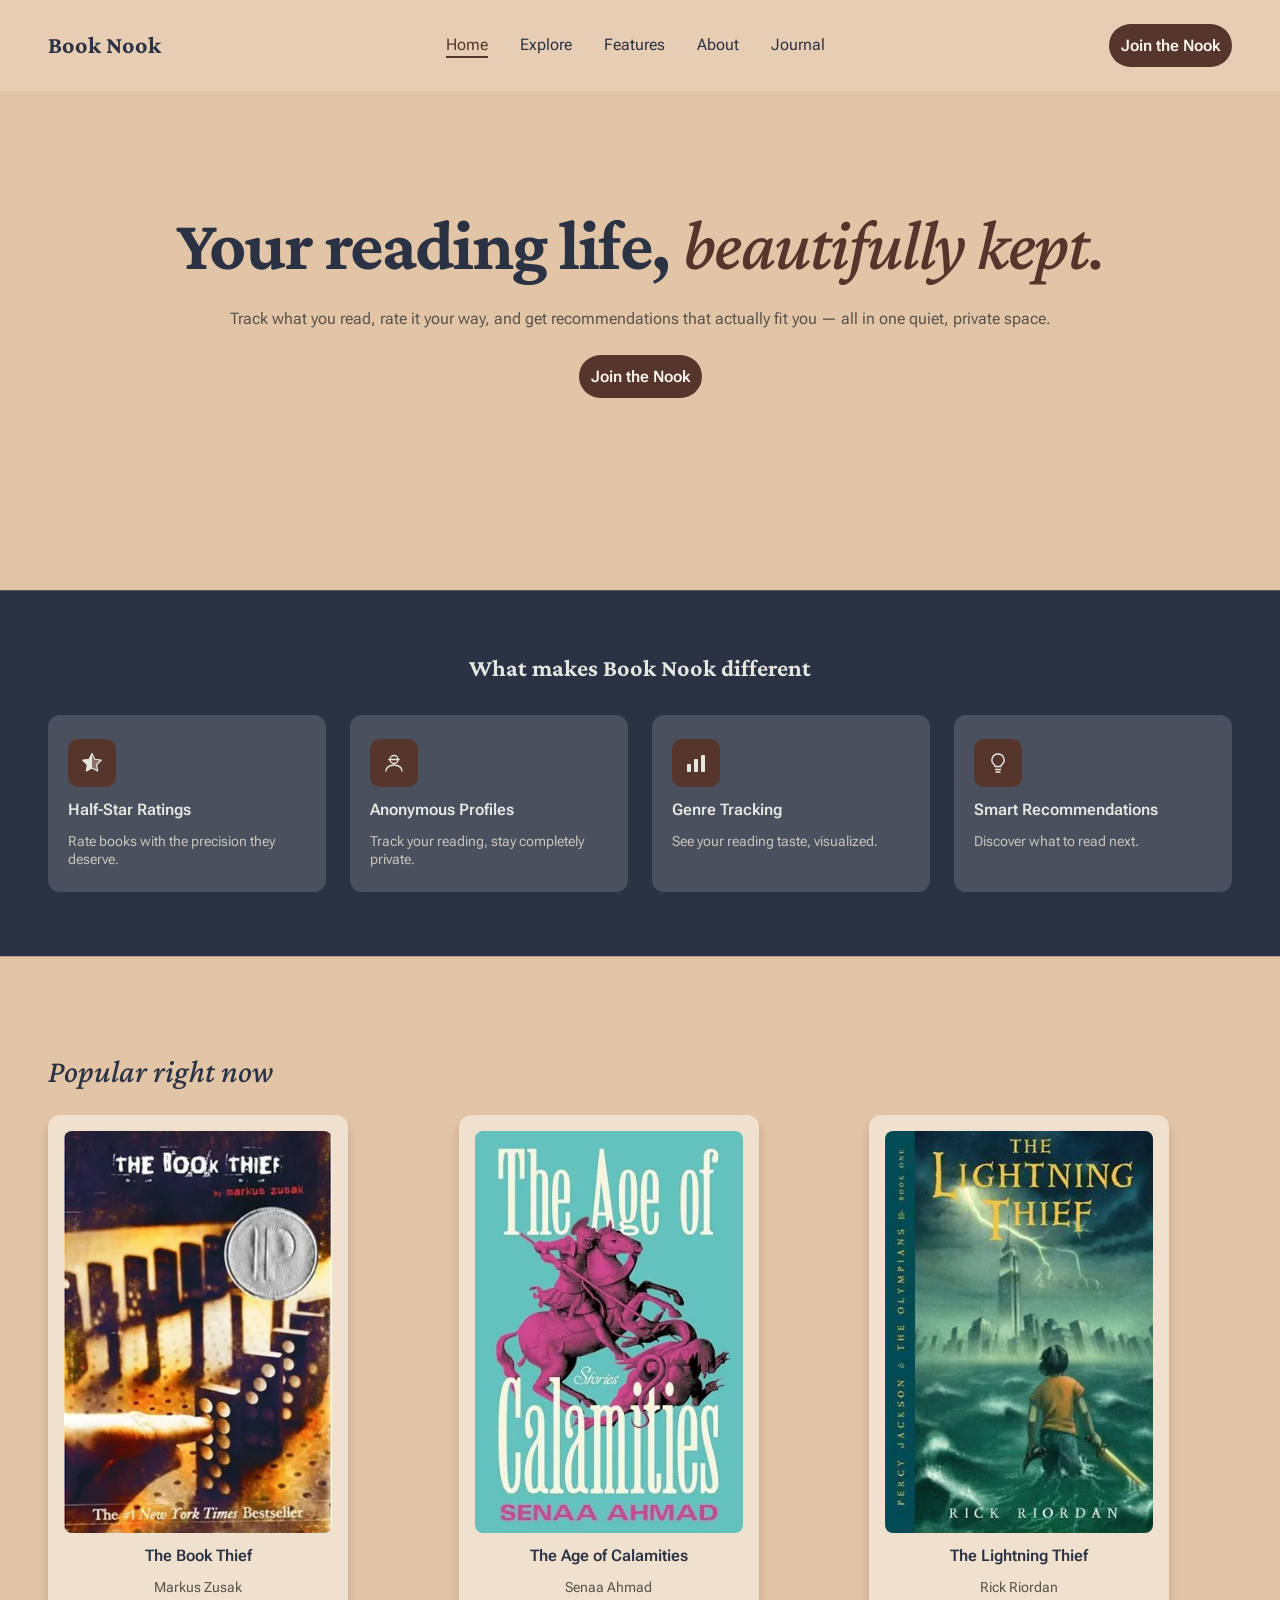
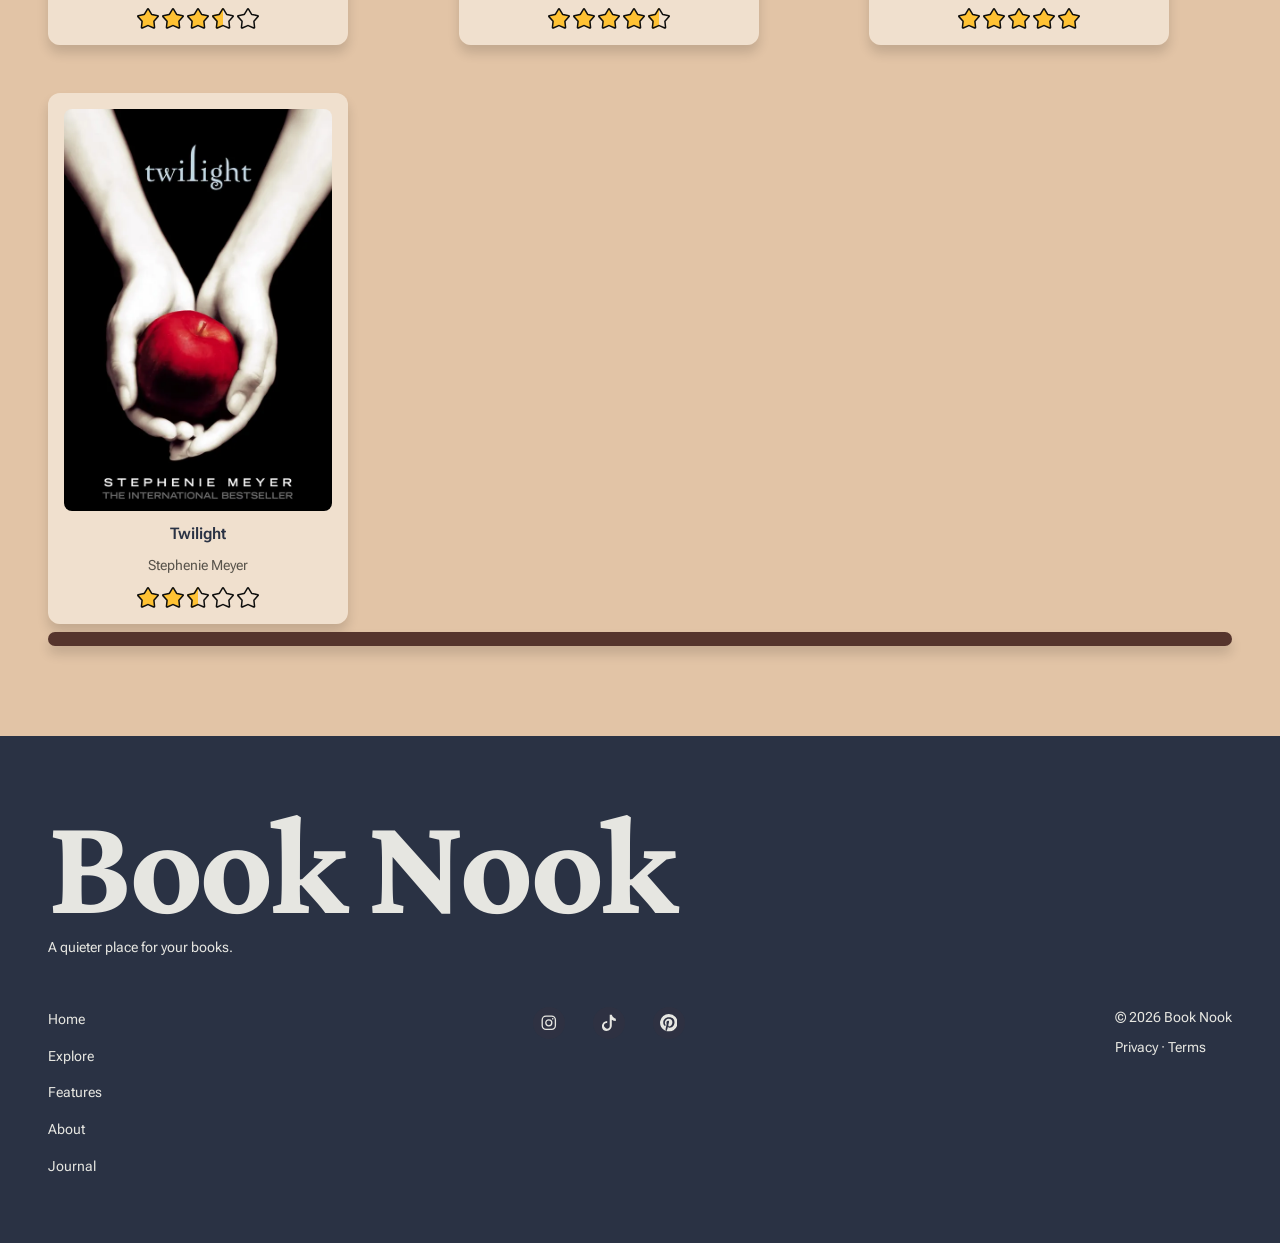
==== commit 8caa4cda: "Final audit, Phase 5 batch A: editorial type, colour bands, FAQ animation, view transitions - D3: di" ====
--- a/index.html
+++ b/index.html
@@ -75,7 +75,7 @@
     </header>
     <main>
         <section class="page-section intro">
-            <h1>Your reading life, beautifully kept.</h1>
+            <h1 class="intro__title">Your reading life, <span class="intro__accent">beautifully kept.</span></h1>
             <p class="intro__subtitle">Track what you read, rate it your way, and get recommendations that actually fit you — all in one quiet, private space.</p>
             <a href="waitlist.html" class="btn btn--primary" title="Join the Book Nook waitlist">Join the Nook</a>
         </section>
@@ -190,7 +190,7 @@
         <div class="footer__inner">
         <div class="footer__about">
             <p class="footer__about-title">Book Nook</p>
-            <p>A quieter place for your books.</p>
+            <p class="footer__tagline">A quieter place for your books.</p>
         </div>
         <nav aria-label="Footer">
             <ul class="footer__links">
--- a/css/variables.css
+++ b/css/variables.css
@@ -84,6 +84,10 @@
   --fs-small: 0.875rem;  /* 14px — used in footer, queue badge */
   --fs-micro: 0.8125rem; /* 13px — confirmation code */
 
+  /* Editorial display sizes (Phase 5 extras) — clamp() scales with the viewport, so no breakpoint is needed */
+  --fs-display: clamp(2.5rem, 8vw, 4.5rem);   /* Home hero headline: 40px on phones, 72px from ~900px up */
+  --fs-wordmark: clamp(3.5rem, 14vw, 9rem);   /* oversized footer wordmark: 56px up to 144px */
+
   /* Effects */
   --shadow-card: 0 0.5rem 0.75rem rgba(0, 0, 0, 0.14); /* book-card drop shadow */
   --color-overlay-scrim: rgba(0, 0, 0, 0.2); /* mobile nav dropdown backdrop */
--- a/css/base.css
+++ b/css/base.css
@@ -3,6 +3,34 @@
    block at the bottom of this file. */
 html {
   scroll-behavior: smooth;
+}
+
+/* CROSS-PAGE VIEW TRANSITIONS
+   Browsers that support it (Chrome, Edge, Safari 18.2+) cross-fade between
+   pages instead of flashing white; the rest navigate normally. The header
+   gets its own name so it stays put while the page content fades. */
+@view-transition {
+  navigation: auto;
+}
+
+header {
+  view-transition-name: site-header;
+}
+
+::view-transition-old(root),
+::view-transition-new(root) {
+  animation-duration: var(--duration-slow);
+}
+
+/* Text selection in the brand colours */
+::selection {
+  background-color: var(--color-accent-1);
+  color: var(--color-surface);
+}
+
+input,
+textarea {
+  caret-color: var(--color-accent-1);
 }
 
 * {
@@ -138,4 +166,8 @@
   html {
     scroll-behavior: auto;
   }
+
+  @view-transition {
+    navigation: none;
+  }
 }
--- a/css/components.css
+++ b/css/components.css
@@ -253,6 +253,7 @@
 }
 
 .highlights__heading {
+  color: var(--color-aux10); /* the section is a Dress Blues band (layout.css), so text is light */
   font-size: var(--fs-h3);
   font-weight: var(--fw-bold);
   font-style: normal; /* base.css makes h2 italic + 32px by default — Figma's heading here is 24px, bold, not italic */
@@ -264,7 +265,7 @@
   flex-direction: column;
   gap: var(--space-sm);
   padding: var(--space-md) 1.25rem;
-  background-color: var(--color-surface-20);
+  background-color: var(--color-surface-15); /* light tint on the dark band */
   border-radius: var(--radius-md);
   min-width: 0; /* grid items default to min-width:auto, which refuses to
                    shrink below the content's intrinsic width — with real
@@ -301,13 +302,13 @@
   font-weight: var(--fw-semibold);
   font-style: normal;
   line-height: 1.375;
-  color: var(--color-dominant);
+  color: var(--color-aux10);
 }
 
 .highlight__text {
   font-size: var(--fs-small);
   line-height: 1.25;
-  color: var(--color-text-muted);
+  color: var(--color-aux8);
 }
 
 /* MOOD CHIP
--- a/css/layout.css
+++ b/css/layout.css
@@ -24,6 +24,21 @@
   margin: 0 auto;
   padding: var(--space-xl) 0;
   text-align: center;
+}
+
+/* Editorial headline: large display size, tight leading, and the second half
+   set in Crimson italic in the accent colour (Chocolate on Apricot = 7:1). */
+.intro__title {
+  font-size: var(--fs-display);
+  line-height: 1.05;
+  letter-spacing: -0.02em;
+  text-wrap: balance;
+}
+
+.intro__accent {
+  font-style: italic;
+  font-weight: var(--fw-medium);
+  color: var(--color-accent-1);
 }
 
 .intro__subtitle {
@@ -280,9 +295,30 @@
   transform: rotate(-135deg); /* open: chevron pointing up */
 }
 
+/* Smooth open/close: the answer is a one-cell grid whose row animates from
+   0fr to 1fr, so the height eases without JS measuring anything. Closed
+   answers use visibility:hidden (not display:none), which keeps them out of
+   the tab order and away from screen readers but still lets the row animate. */
 .faq__answer {
-  padding: 0 0 var(--space-md);
+  display: grid;
+  grid-template-rows: 0fr;
+  visibility: hidden;
   color: var(--color-text-muted);
+  transition: grid-template-rows var(--duration-base) ease, visibility var(--duration-base) ease;
+}
+
+.faq__item.is-open .faq__answer {
+  grid-template-rows: 1fr;
+  visibility: visible;
+}
+
+.faq__answer-inner {
+  min-height: 0; /* lets the grid row shrink to 0 */
+  overflow: hidden;
+}
+
+.faq__answer-text {
+  padding-bottom: var(--space-md);
 }
 
 /* WAITLIST — SIGN-UP
@@ -552,11 +588,19 @@
   display: flex;
   align-items: flex-start;
   justify-content: space-between;
+  flex-wrap: wrap;
+  row-gap: var(--space-lg);
   width: 100%;
   max-width: 90rem;
   margin: 0 auto;
 }
 
+/* The brand block takes the full first row so the wordmark can run wide;
+   links, social icons and legal sit on the row below. */
+.footer__about {
+  flex-basis: 100%;
+}
+
 .footer__about,
 .footer__legal {
   display: flex;
@@ -566,13 +610,14 @@
 
 .footer__about-title {
   font-family: var(--font-heading);
-  font-size: 1.5rem;
+  font-size: var(--fs-wordmark);
   font-weight: var(--fw-bold);
   font-style: normal;
-  line-height: 1.2;
-}
-
-.footer__about p,
+  line-height: 0.9;
+  letter-spacing: -0.03em;
+}
+
+.footer__tagline,
 .footer__links a,
 .footer__legal p {
   font-family: var(--font-body);
@@ -650,6 +695,29 @@
    mood-based-browse / recent-releases / popular-shelves / user-shelves-cta,
    and between Home's feature-cards-section / popular-books-section. */
 
+/* FULL-BLEED COLOUR BANDS
+   Two sections get a background that runs edge to edge while their content
+   stays inside the 90rem container: the box-shadow paints the colour 100vmax
+   past both sides, and clip-path trims it back to the section's own height.
+   The transparent border is the band's vertical padding (the .page-section
+   padding shorthand would otherwise override padding-block). */
+.highlights,
+.popular-shelves {
+  border-block: var(--band-padding) solid transparent;
+  background-color: var(--band-color);
+  box-shadow: 0 0 0 100vmax var(--band-color);
+  clip-path: inset(0 -100vmax);
+  --band-padding: var(--space-xl-sm);
+}
+
+.highlights {
+  --band-color: var(--color-dominant); /* Home: Dress Blues band behind the four highlights */
+}
+
+.popular-shelves {
+  --band-color: var(--color-surface-20); /* Explore: soft Bone band behind the second shelf */
+}
+
 main {
   flex: 1; /* takes the spare height so the footer sits at the bottom (see body in base.css) */
   display: flex;
@@ -668,6 +736,7 @@
    2, then 1 automatically — no media queries needed. */
 
 .book-row {
+  --book-row-gap: var(--space-lg);
   display: grid;
   width: 100%; /* explicit definite width — .mood-browse is display:flex with
                   align-items: flex-start, which shrink-wraps children instead of
@@ -676,7 +745,21 @@
                   same root cause as the main > section fix above but for a flex parent
                   instead of a margin:auto block parent. */
   grid-template-columns: repeat(auto-fill, minmax(18.75rem, 1fr));
-  gap: var(--space-lg);
+  gap: var(--book-row-gap);
+}
+
+/* Shelf ledge: a wooden strip under the last row of covers. It is a grid
+   item on its own row, pulled up with a negative margin so the cards look
+   like they stand on it. Decorative, so it has no content. Hidden on phones
+   and small tablets, where the cards stack into several short rows. */
+.book-row::after {
+  content: '';
+  grid-column: 1 / -1;
+  height: 0.875rem;
+  margin-top: calc(-1 * var(--book-row-gap) + var(--space-xs));
+  border-radius: var(--radius-sm);
+  background-color: var(--color-accent-1);
+  box-shadow: var(--shadow-card);
 }
 
 /* EXPLORE — RECENT RELEASES / POPULAR SHELVES
@@ -751,6 +834,8 @@
     Instagram/YouTube; keeps the reference's single-row pill shape intact
     at every width, per Nicolle's decision (2026-09-28) */
   -webkit-overflow-scrolling: touch;
+  scrollbar-width: thin; /* slim scrollbar in a Bone tint instead of the default grey bar */
+  scrollbar-color: var(--color-surface-60) transparent;
 }
 
 .category-tabs__tab {
@@ -1109,8 +1194,17 @@
   }
   
   .book-row {
+    --book-row-gap: var(--space-lg-sm);
     grid-template-columns: repeat(auto-fill, minmax(9rem, 1fr));
-    gap: var(--space-lg-sm);
+  }
+
+  .book-row::after {
+    display: none;
+  }
+
+  .highlights,
+  .popular-shelves {
+    --band-padding: var(--space-lg);
   }
   
   /* Cards fill their grid track instead of sitting at a fixed width, so
@@ -1222,8 +1316,8 @@
     /* 7.5rem (120px) + 0.75rem (12px) gap: 2*120+12=252px fits inside the
        272px available at 320px (320 - 48px section padding), and 1fr hands
        the spare width back to the two cards. */
+    --book-row-gap: var(--space-sm);
     grid-template-columns: repeat(auto-fill, minmax(7.5rem, 1fr));
-    gap: var(--space-sm);
   }
   
   .highlights__list {
@@ -1237,6 +1331,10 @@
   .footer__inner {
     flex-direction: column;
     gap: var(--space-md);
+  }
+
+  .footer__about {
+    flex-basis: auto; /* in a column, 100% would mean height */
   }
   
   .signup__form {
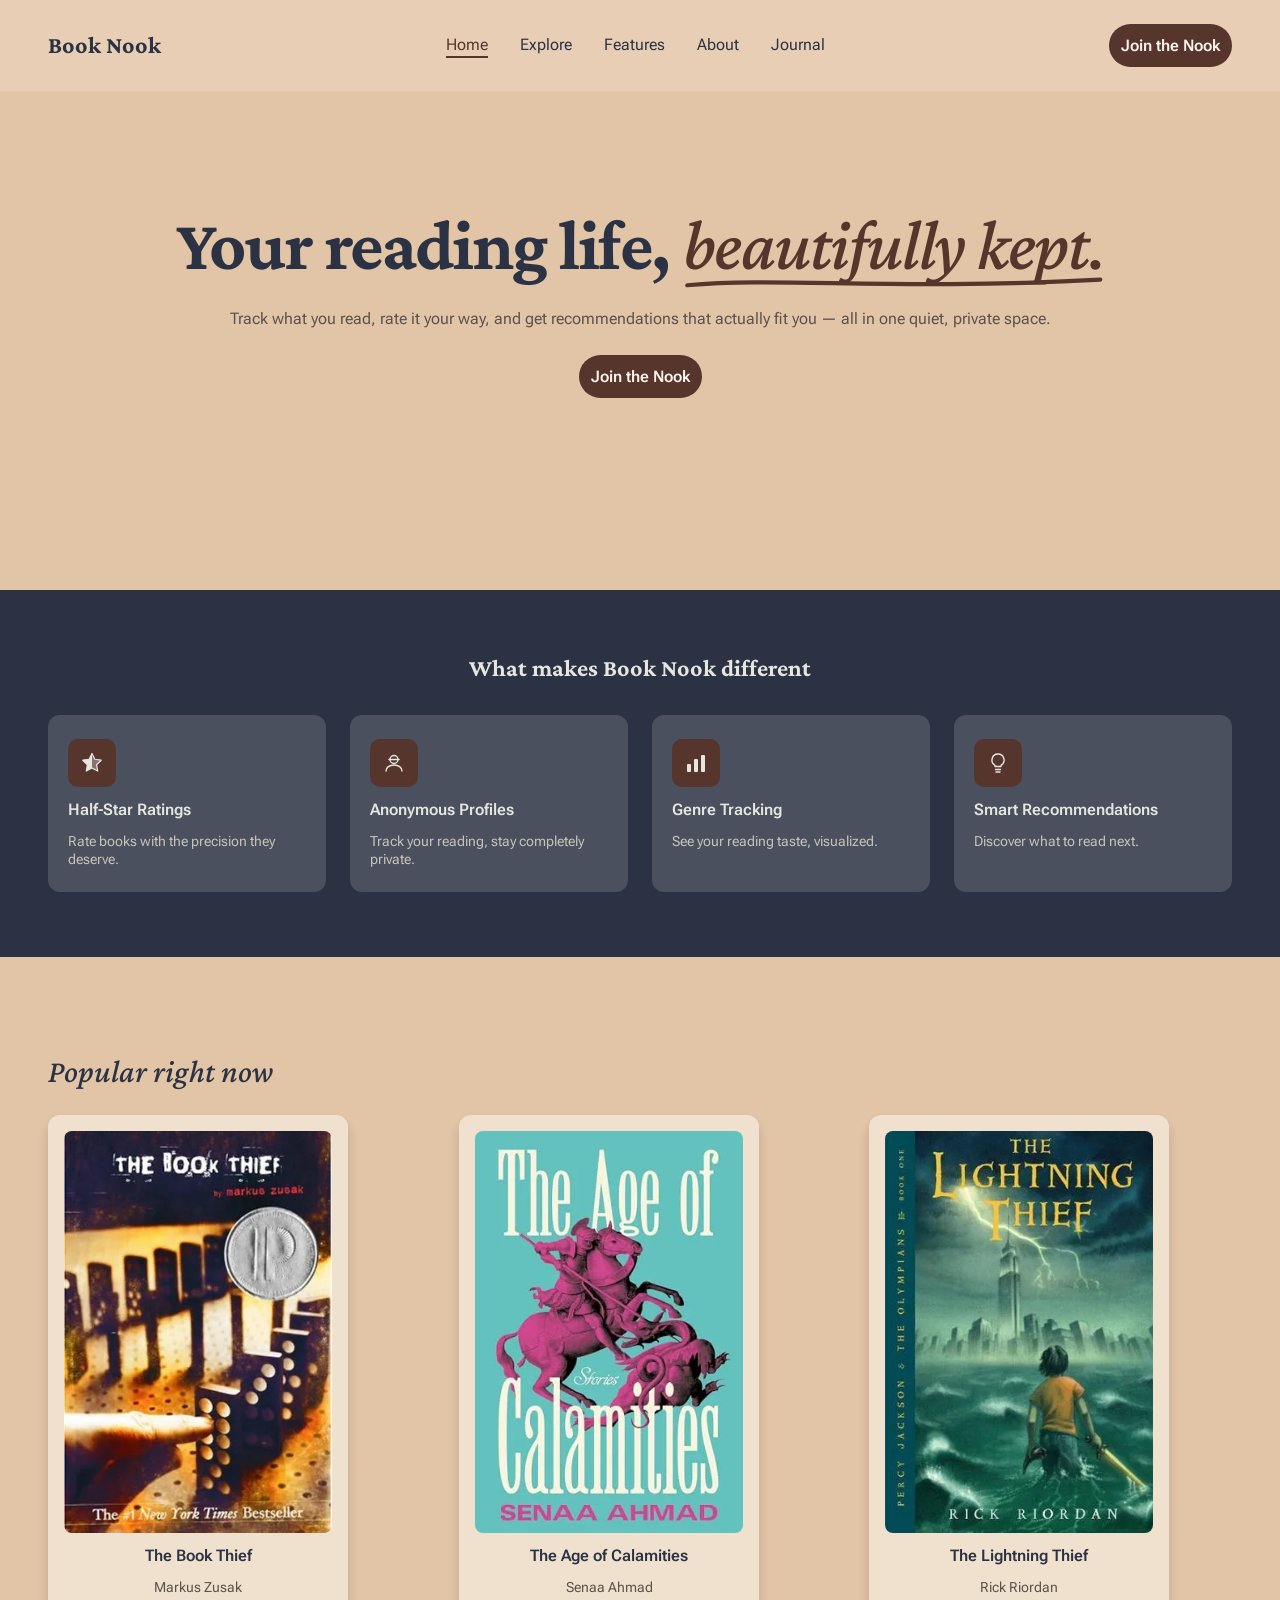
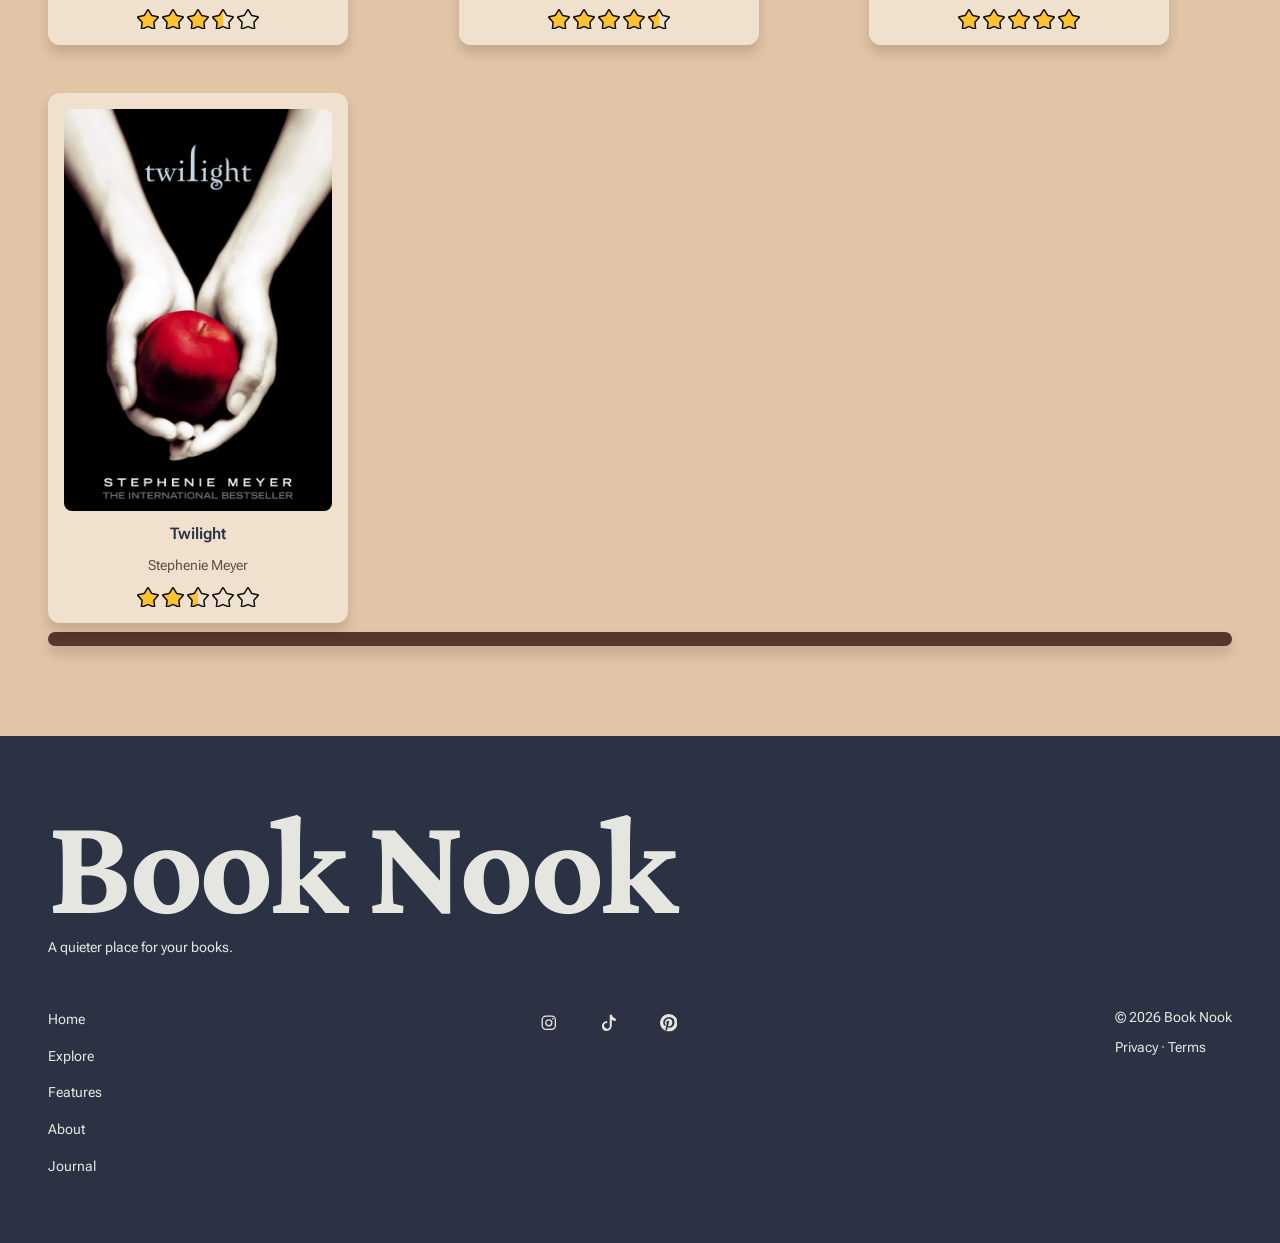
==== commit 74440b7b: "Final audit, Phase 5 batch B: hero word reveal, scroll reveal, sliding tab pill, card tilt - J10: st" ====
--- a/index.html
+++ b/index.html
@@ -75,7 +75,7 @@
     </header>
     <main>
         <section class="page-section intro">
-            <h1 class="intro__title">Your reading life, <span class="intro__accent">beautifully kept.</span></h1>
+            <h1 class="intro__title">Your reading life, <span class="intro__accent">beautifully kept.<svg class="intro__underline" viewBox="0 0 300 12" aria-hidden="true" focusable="false"><path d="M3 8 C70 2 150 12 297 4" pathLength="1"/></svg></span></h1>
             <p class="intro__subtitle">Track what you read, rate it your way, and get recommendations that actually fit you — all in one quiet, private space.</p>
             <a href="waitlist.html" class="btn btn--primary" title="Join the Book Nook waitlist">Join the Nook</a>
         </section>
--- a/css/variables.css
+++ b/css/variables.css
@@ -9,6 +9,7 @@
   /* Header & footer */
   --color-surface-20: rgba(251, 244, 234, 0.2); /* Bone @ 20% — translucent header background over the page */
   --color-surface-15: rgba(251, 244, 234, 0.15); /* Bone @ 15% — hover tint on the Journal tab bar (light on the dark bar) */
+  --color-header-bg: #E7CEB4;                   /* Bone @ 20% over Apricot, as a solid colour: looks the same on the page, but stays readable when a dark band scrolls under the sticky header */
   --color-aux8: #C8C3BA;                        /* header bottom border */
   --color-aux10: #E6E6E1;                       /* light text + icon color, used only on the dark footer background */
 
@@ -97,6 +98,8 @@
   --duration-fast: 0.15s; /* colour / tint changes on hover and press */
   --duration-base: 0.2s;  /* small movements: chevrons, dropdowns, menu fade */
   --duration-slow: 0.25s; /* header and anchor-nav slide */
+  --duration-reveal: 0.6s; /* scroll reveal, hero words, underline draw */
+  --stagger-step: 0.08s;   /* delay between siblings in a staggered reveal */
 
   /* Border radius scale — these were used throughout components.css via
      var(--radius-*) but never actually defined here, so every one of
--- a/css/base.css
+++ b/css/base.css
@@ -161,6 +161,8 @@
     --duration-fast: 0s;
     --duration-base: 0s;
     --duration-slow: 0s;
+    --duration-reveal: 0s;
+    --stagger-step: 0s;
   }
 
   html {
--- a/css/components.css
+++ b/css/components.css
@@ -126,6 +126,28 @@
   background-color: var(--color-surface-60);
   border-radius: var(--radius-md);
   box-shadow: var(--shadow-card);
+  position: relative;
+  /* Tilt (J8): main.js sets --tilt-x / --tilt-y while the pointer moves over
+     the card and removes them on leave. The transition is on the base state,
+     so the card eases back flat instead of snapping. */
+  transform: perspective(60rem) rotateX(var(--tilt-x, 0deg)) rotateY(var(--tilt-y, 0deg));
+  transition: transform var(--duration-fast) ease;
+}
+
+/* Glare: a soft Bone highlight that follows the pointer (position set by main.js) */
+.book-card::after {
+  content: '';
+  position: absolute;
+  inset: 0;
+  border-radius: inherit;
+  pointer-events: none;
+  background: radial-gradient(circle at var(--glare-x, 50%) var(--glare-y, 50%), var(--color-surface), transparent 60%);
+  opacity: 0;
+  transition: opacity var(--duration-base) ease;
+}
+
+.book-card.is-tilting::after {
+  opacity: 0.5;
 }
 
 .book-card__cover {
--- a/css/layout.css
+++ b/css/layout.css
@@ -483,7 +483,7 @@
   z-index: 100;
   transition: transform var(--duration-slow) ease;
   padding: var(--space-md) var(--space-lg);
-  background-color: var(--color-surface-20);
+  background-color: var(--color-header-bg);
   backdrop-filter: blur(0.33125rem);
   -webkit-backdrop-filter: blur(0.33125rem); /* Safari requires the prefixed version */
   /*border-bottom: 1px solid var(--color-aux8);*/
@@ -760,6 +760,7 @@
   border-radius: var(--radius-sm);
   background-color: var(--color-accent-1);
   box-shadow: var(--shadow-card);
+  transition: opacity var(--duration-reveal) ease;
 }
 
 /* EXPLORE — RECENT RELEASES / POPULAR SHELVES
@@ -834,11 +835,34 @@
     Instagram/YouTube; keeps the reference's single-row pill shape intact
     at every width, per Nicolle's decision (2026-09-28) */
   -webkit-overflow-scrolling: touch;
+  position: relative; /* anchors the sliding pill (::before) */
   scrollbar-width: thin; /* slim scrollbar in a Bone tint instead of the default grey bar */
   scrollbar-color: var(--color-surface-60) transparent;
 }
 
+/* Sliding pill (J6): once main.js has measured the selected tab it adds
+   .has-pill and sets --pill-x / --pill-width on the bar. The pill slides
+   between tabs; the selected tab itself goes transparent so the pill shows.
+   Without JS the old per-tab pill (.is-selected) still works. */
+.category-tabs.has-pill::before {
+  content: '';
+  position: absolute;
+  top: var(--space-xs);
+  bottom: var(--space-xs);
+  left: 0;
+  width: var(--pill-width, 0);
+  border-radius: var(--radius-pill);
+  background-color: var(--color-surface);
+  transform: translateX(var(--pill-x, 0));
+  transition: transform var(--duration-base) ease, width var(--duration-base) ease;
+}
+
+.category-tabs.has-pill .category-tabs__tab.is-selected {
+  background-color: transparent;
+}
+
 .category-tabs__tab {
+  position: relative; /* paints above the pill */
   display: inline-flex;
   align-items: center;
   justify-content: center;
@@ -1006,6 +1030,101 @@
 body.is-nav-open::before {
   opacity: 1;
   visibility: visible;
+}
+
+/* ==========================================================================
+   MOTION EXTRAS (Phase 5)
+   Only opacity, transform / translate and SVG strokes animate. Durations
+   come from the tokens in variables.css, which base.css zeroes for
+   prefers-reduced-motion.
+   ========================================================================== */
+
+/* HERO HEADLINE (J10): main.js wraps each word in .intro__word. The words
+   rise into place one after another; opacity starts at 0.25, not 0, so the
+   headline text is painted from the first frame (keeps Lighthouse LCP fast). */
+.intro__word {
+  display: inline-block;
+  animation: word-rise var(--duration-reveal) ease both;
+  animation-delay: calc(var(--word-index, 0) * var(--stagger-step));
+}
+
+@keyframes word-rise {
+  from {
+    opacity: 0.25;
+    transform: translateY(0.4em);
+  }
+
+  to {
+    opacity: 1;
+    transform: none;
+  }
+}
+
+/* Hand-drawn underline under the accent phrase: the path is normalised to
+   length 1 (pathLength), so one dash covers it, and the offset animates to 0. */
+.intro__accent {
+  position: relative;
+  display: inline-block;
+}
+
+.intro__underline {
+  position: absolute;
+  left: 0;
+  bottom: -0.12em;
+  width: 100%;
+  height: auto;
+  overflow: visible;
+  pointer-events: none;
+}
+
+.intro__underline path {
+  fill: none;
+  stroke: var(--color-accent-1);
+  stroke-width: 3;
+  stroke-linecap: round;
+  stroke-dasharray: 1;
+  stroke-dashoffset: 1;
+  animation: underline-draw calc(var(--duration-reveal) * 1.4) ease 0.7s forwards;
+}
+
+@keyframes underline-draw {
+  to {
+    stroke-dashoffset: 0;
+  }
+}
+
+/* SCROLL REVEAL (J1): below-the-fold sections get .reveal from main.js, and
+   each of their children .reveal-item with an --i index for the stagger.
+   One class on the section (.is-revealed) starts every child's transition.
+   main.js removes both classes afterwards so cards go back to their own
+   hover/tilt transitions. */
+.reveal-item {
+  opacity: 0;
+  translate: 0 1.5rem;
+  transition: opacity var(--duration-reveal) ease, translate var(--duration-reveal) ease;
+  transition-delay: calc(var(--i, 0) * var(--stagger-step));
+}
+
+.is-revealed .reveal-item {
+  opacity: 1;
+  translate: 0 0;
+}
+
+.reveal:not(.is-revealed) .book-row::after {
+  opacity: 0; /* the shelf ledge waits for its books */
+}
+
+/* Reduced motion: the tokens already zero the durations, but the hero
+   animations have delays, so switch them off outright. */
+@media (prefers-reduced-motion: reduce) {
+  .intro__word {
+    animation: none;
+  }
+
+  .intro__underline path {
+    animation: none;
+    stroke-dashoffset: 0;
+  }
 }
 
 /* ========================================================================== */
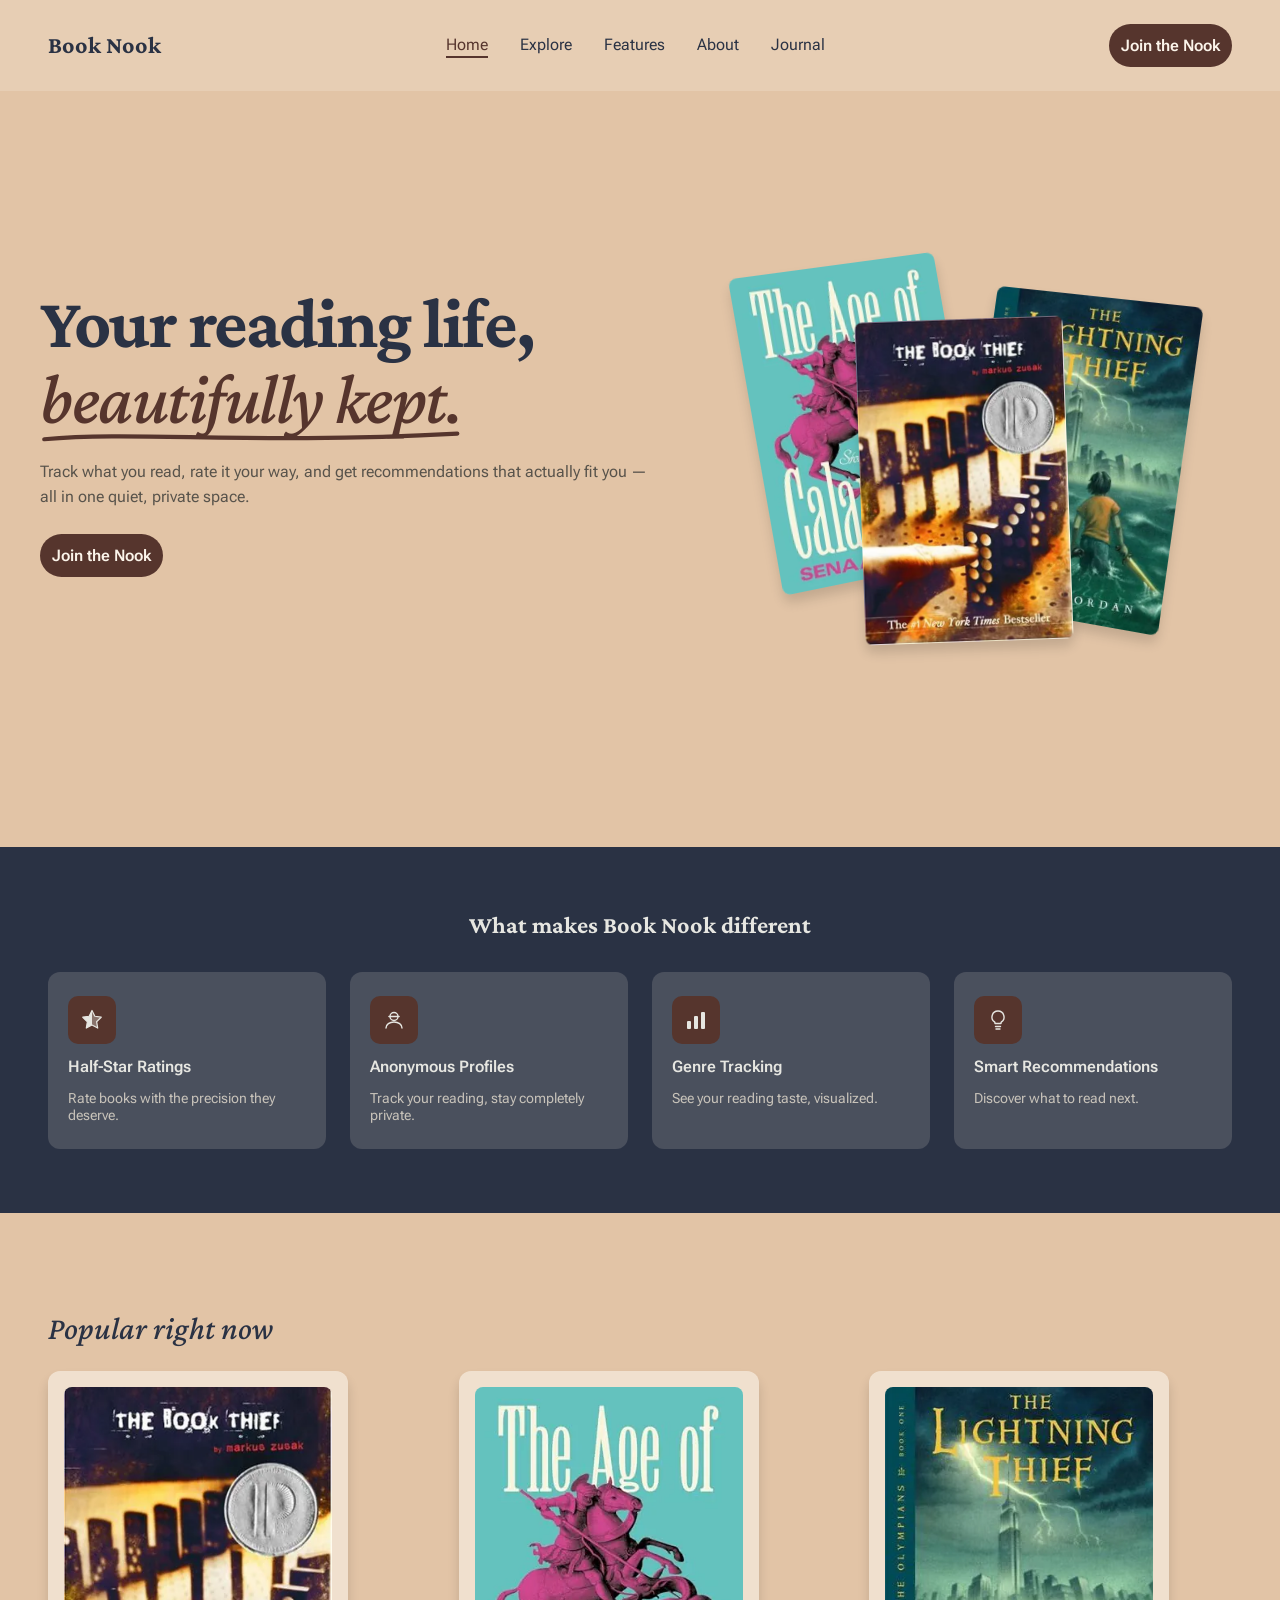
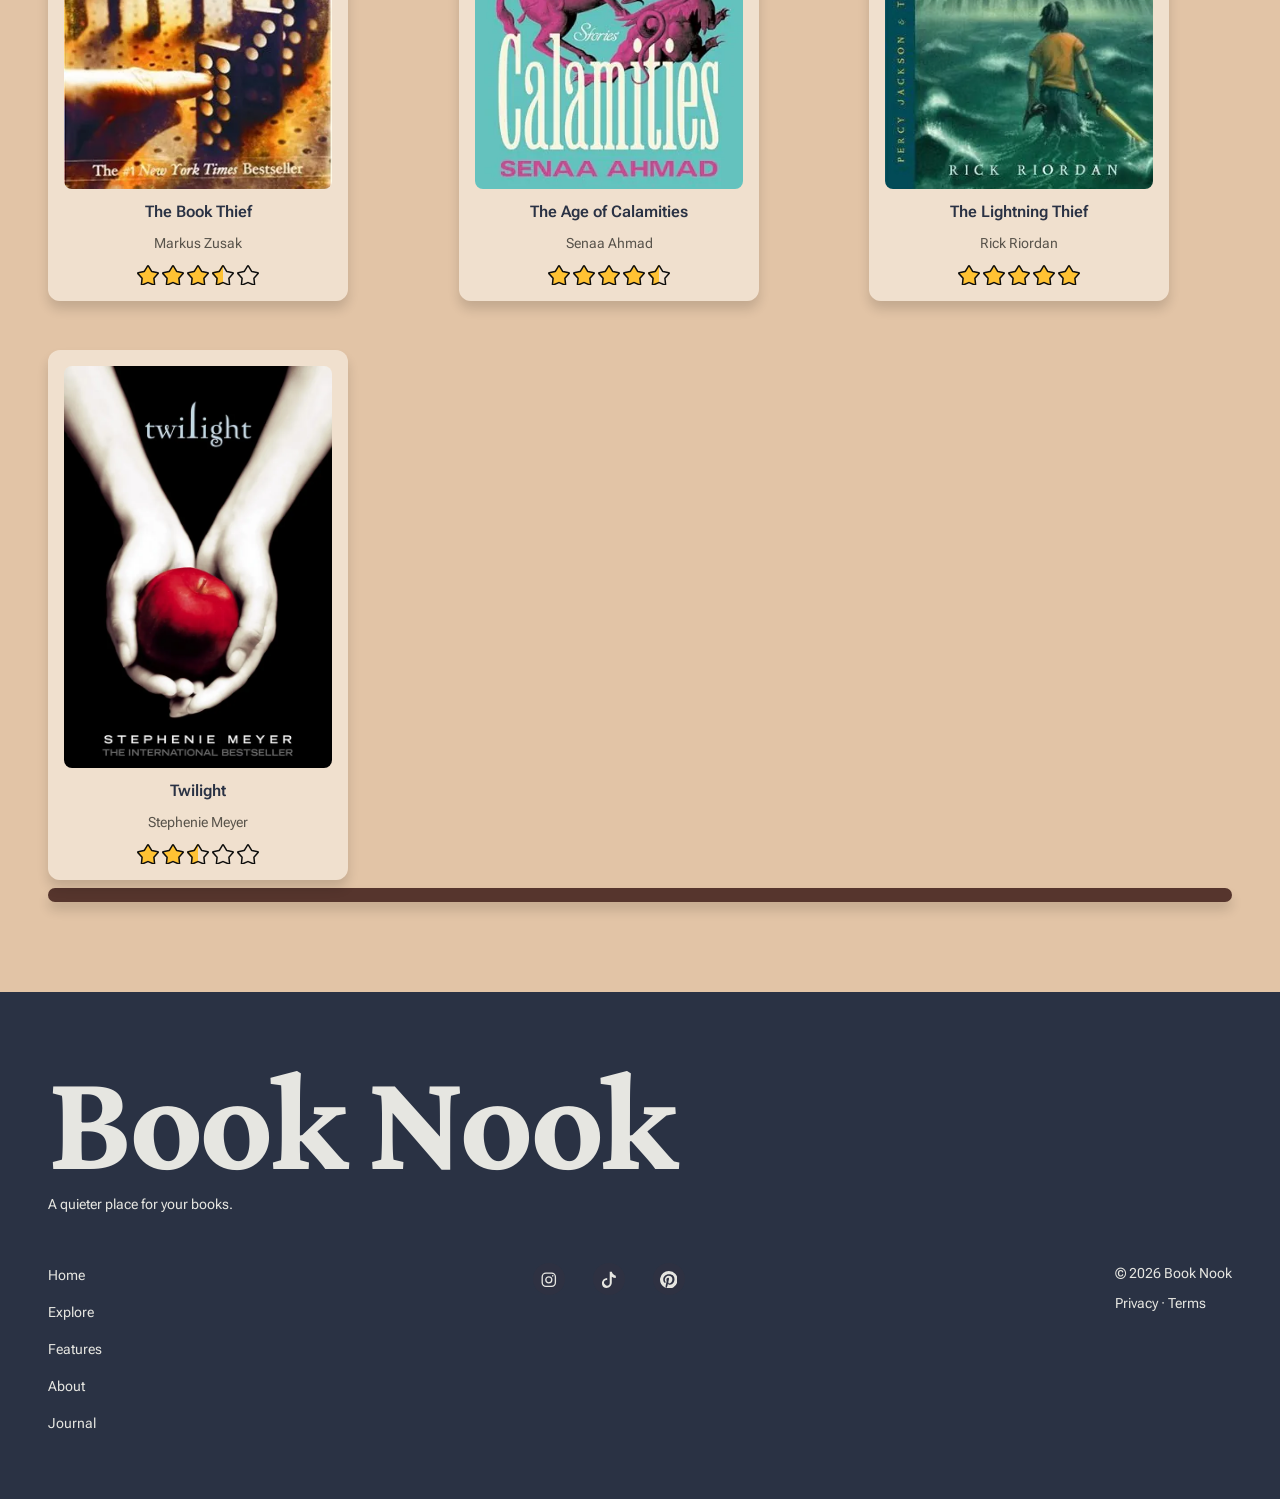
==== commit 744c3191: "Final audit, extra D1: fanned book stack beside the Home hero headline Two columns on desktop, centr" ====
--- a/index.html
+++ b/index.html
@@ -75,9 +75,31 @@
     </header>
     <main>
         <section class="page-section intro">
-            <h1 class="intro__title">Your reading life, <span class="intro__accent">beautifully kept.<svg class="intro__underline" viewBox="0 0 300 12" aria-hidden="true" focusable="false"><path d="M3 8 C70 2 150 12 297 4" pathLength="1"/></svg></span></h1>
-            <p class="intro__subtitle">Track what you read, rate it your way, and get recommendations that actually fit you — all in one quiet, private space.</p>
-            <a href="waitlist.html" class="btn btn--primary" title="Join the Book Nook waitlist">Join the Nook</a>
+            <div class="intro__text">
+                <h1 class="intro__title">Your reading life, <span class="intro__accent">beautifully kept.<svg class="intro__underline" viewBox="0 0 300 12" aria-hidden="true" focusable="false"><path d="M3 8 C70 2 150 12 297 4" pathLength="1"/></svg></span></h1>
+                <p class="intro__subtitle">Track what you read, rate it your way, and get recommendations that actually fit you — all in one quiet, private space.</p>
+                <a href="waitlist.html" class="btn btn--primary" title="Join the Book Nook waitlist">Join the Nook</a>
+            </div>
+            <div class="intro__stack" aria-hidden="true">
+                    <div class="intro__book intro__book--back" style="--i: 0">
+                        <picture>
+                            <source srcset="assets/book_cover_img/231126882-lg.webp" type="image/webp">
+                            <img src="assets/book_cover_img/231126882-lg.jpg" alt="" width="331" height="500" loading="lazy" decoding="async">
+                        </picture>
+                    </div>
+                    <div class="intro__book intro__book--left" style="--i: 1">
+                        <picture>
+                            <source srcset="assets/book_cover_img/28187-lg.webp" type="image/webp">
+                            <img src="assets/book_cover_img/28187-lg.jpg" alt="" width="305" height="475" loading="lazy" decoding="async">
+                        </picture>
+                    </div>
+                    <div class="intro__book intro__book--front" style="--i: 2">
+                        <picture>
+                            <source srcset="assets/book_cover_img/19063-lg.webp" type="image/webp">
+                            <img src="assets/book_cover_img/19063-lg.jpg" alt="" width="322" height="500" loading="lazy" decoding="async">
+                        </picture>
+                    </div>
+            </div>
         </section>
                 <section class="page-section highlights">
             <h2 class="highlights__heading">What makes Book Nook different</h2>
--- a/css/variables.css
+++ b/css/variables.css
@@ -17,6 +17,14 @@
   --color-surface-60: rgba(251, 244, 234, 0.6); /* Bone @ 60% opacity */
   --color-aux4: #4A4E41;                        /* book cover placeholder */
   --color-text-muted: #58534B;                  /* the one muted-text colour (book-card author, feature/hero/intro body copy, placeholders). 4.6:1 on Apricot, 5.96:1 on the book-card surface — replaces the old #70746B and #756F65, which were 2.88–3.73:1 */
+
+  /* Chart colours for the Features mockups (Bone panel behind them).
+     The legend labels every segment with its name and value, so colour is
+     never the only way to read the chart. */
+  --color-chart-1: var(--color-dominant);
+  --color-chart-2: var(--color-accent-1);
+  --color-chart-3: #B5835A; /* caramel */
+  --color-chart-4: #8F9BB3; /* dusty blue */
 
   /* Button system */
   --color-primary-default: var(--color-accent-1);   /* Accent 1 100% — Primary default fill */
--- a/css/components.css
+++ b/css/components.css
@@ -224,20 +224,16 @@
 }
 
 .feature-block__media {
-  background-color: var(--color-disabled-text);
+  background-color: var(--color-dominant); /* Dress Blues tile; the Bone mockup panel sits on it */
+  padding: var(--space-lg-sm);
   border-radius: var(--radius-lg);
-  aspect-ratio: 14 / 9;
+  /* no fixed aspect ratio: the mockup panels set the height. A 14:9 ratio made
+     the tile's minimum width exceed max-width and pushed the text column over it. */
   flex: 1 1 0;
   max-width: 35rem;
   display: flex;
   align-items: center;
   justify-content: center;
-}
-
-/* Placeholder illustrations (inline SVG, not final art) */
-.feature-block__icon {
-  width: 6rem;
-  height: 6rem;
 }
 
 .feature-block__text {
@@ -377,3 +373,401 @@
   background-color: var(--color-primary-active);
   color: var(--color-surface);
 }
+
+
+/* FEATURE MOCKUPS
+   The four tiles on the Features page hold small coded "app screens"
+   instead of illustrations: a Bone panel (.mock) on the Dress Blues tile.
+   All sample content is labelled "Example" (.mock__tag). */
+
+.mock {
+  display: flex;
+  flex-direction: column;
+  gap: var(--space-base);
+  width: 100%;
+  padding: var(--space-md);
+  background-color: var(--color-surface);
+  border-radius: var(--radius-md);
+  box-shadow: var(--shadow-card);
+  color: var(--color-dominant);
+}
+
+.mock__head {
+  display: flex;
+  align-items: center;
+  justify-content: space-between;
+  gap: var(--space-sm);
+}
+
+.mock__title {
+  font-size: var(--fs-small);
+  font-weight: var(--fw-semibold);
+}
+
+.mock__tag {
+  padding: var(--space-xxs) var(--space-sm);
+  border-radius: var(--radius-pill);
+  background-color: var(--color-secondary-hover);
+  color: var(--color-text-muted);
+  font-size: var(--fs-micro);
+  font-weight: var(--fw-semibold);
+}
+
+/* Genre donut (J3). Each segment is a circle whose dash covers --len percent
+   of the ring (pathLength is 100) starting at --start. The ring is rotated so
+   it starts at 12 o'clock. main.js adds .js-draw, then .is-drawn when the
+   panel scrolls into view, and the segments grow from 0 to their length. */
+.mock__body--genre {
+  display: flex;
+  flex-wrap: wrap;
+  align-items: center;
+  justify-content: center;
+  gap: var(--space-md);
+}
+
+.donut {
+  flex-shrink: 0;
+  width: 8.5rem;
+  height: 8.5rem;
+  transform: rotate(-90deg);
+}
+
+.donut__track,
+.donut__segment {
+  fill: none;
+  stroke-width: 6;
+}
+
+.donut__track {
+  stroke: var(--color-secondary-hover);
+}
+
+.donut__segment {
+  stroke-dasharray: calc(var(--len) - 0.8) 100; /* the 0.8 leaves a hairline gap between segments */
+  stroke-dashoffset: calc(-1 * var(--start));
+  transition: stroke-dasharray calc(var(--duration-reveal) * 1.5) ease;
+  transition-delay: calc(var(--seg) * var(--stagger-step) * 2);
+}
+
+.mock--genre.js-draw:not(.is-drawn) .donut__segment {
+  stroke-dasharray: 0 100;
+}
+
+.donut__segment--1 { --len: 38; --start: 0;  --seg: 0; stroke: var(--color-chart-1); }
+.donut__segment--2 { --len: 27; --start: 38; --seg: 1; stroke: var(--color-chart-2); }
+.donut__segment--3 { --len: 20; --start: 65; --seg: 2; stroke: var(--color-chart-3); }
+.donut__segment--4 { --len: 15; --start: 85; --seg: 3; stroke: var(--color-chart-4); }
+
+.legend {
+  display: flex;
+  flex-direction: column;
+  gap: var(--space-xs);
+  min-width: 8rem;
+}
+
+.legend__item {
+  display: flex;
+  align-items: center;
+  gap: var(--space-xs);
+  font-size: var(--fs-small);
+}
+
+.legend__swatch {
+  width: 0.75rem;
+  height: 0.75rem;
+  border-radius: var(--radius-pill);
+}
+
+.legend__swatch--1 { background-color: var(--color-chart-1); }
+.legend__swatch--2 { background-color: var(--color-chart-2); }
+.legend__swatch--3 { background-color: var(--color-chart-3); }
+.legend__swatch--4 { background-color: var(--color-chart-4); }
+
+.legend__name {
+  flex: 1;
+}
+
+.legend__value {
+  font-weight: var(--fw-semibold);
+}
+
+/* Half-star rater (J2). Ten visually hidden radios (0.5 to 5) form one
+   native radio group, so arrow keys step through half stars. Every star has
+   two invisible label halves on top of it for the mouse. main.js sets --fill
+   (0 to 1) on each star; the gold star underneath is clipped to that share. */
+.rate-book {
+  display: flex;
+  align-items: center;
+  gap: var(--space-sm);
+}
+
+.rate-book__cover {
+  flex-shrink: 0;
+  width: 2.75rem;
+  aspect-ratio: 2 / 3;
+  overflow: hidden;
+  border-radius: var(--radius-sm);
+  background-color: var(--color-aux4);
+}
+
+.rate-book__cover img {
+  width: 100%;
+  height: 100%;
+  object-fit: cover;
+}
+
+.rate-book__title {
+  font-size: var(--fs-small);
+  font-weight: var(--fw-semibold);
+}
+
+.rate-book__author {
+  font-size: var(--fs-small);
+  color: var(--color-text-muted);
+}
+
+.rater {
+  --rater-star: 2.25rem;
+  display: flex;
+  flex-direction: column;
+  align-items: center;
+  gap: var(--space-xs);
+  min-width: 0;
+  border: none;
+}
+
+.rater__stars {
+  display: flex;
+  gap: var(--space-xxs);
+}
+
+.rater__star {
+  position: relative;
+  width: var(--rater-star);
+  height: calc(var(--rater-star) * 0.9545);
+}
+
+.rater__base,
+.rater__fill {
+  position: absolute;
+  inset: 0;
+  width: 100%;
+  height: 100%;
+}
+
+.rater__fill {
+  clip-path: inset(0 calc((1 - var(--fill, 0)) * 100%) 0 0);
+  transition: clip-path var(--duration-fast) ease;
+}
+
+.rater__input {
+  position: absolute;
+  width: 0.0625rem;
+  height: 0.0625rem;
+  margin: 0;
+  opacity: 0;
+  pointer-events: none;
+}
+
+.rater__half {
+  position: absolute;
+  top: 0;
+  bottom: 0;
+  width: 50%;
+  cursor: pointer;
+}
+
+.rater__half--left {
+  left: 0;
+}
+
+.rater__half--right {
+  right: 0;
+}
+
+.rater__input:focus-visible + .rater__half {
+  outline: 2px solid var(--color-dominant);
+  outline-offset: 2px;
+  border-radius: var(--radius-sm);
+}
+
+.rater__star.is-popping {
+  animation: star-pop var(--duration-base) ease;
+}
+
+@keyframes star-pop {
+  50% {
+    transform: scale(1.25);
+  }
+}
+
+.rater__readout {
+  font-size: var(--fs-small);
+  color: var(--color-text-muted);
+}
+
+.rater__number {
+  font-family: var(--font-heading);
+  font-size: var(--fs-h3);
+  font-weight: var(--fw-bold);
+  color: var(--color-dominant);
+}
+
+/* Sparkle burst when a rating is chosen: six gold dots fly out from the
+   edge of the filled part of the star and fade. Removed when done. */
+.rater__spark {
+  position: absolute;
+  top: 50%;
+  left: calc(var(--fill, 1) * 100%);
+  width: 0.375rem;
+  height: 0.375rem;
+  margin: -0.1875rem 0 0 -0.1875rem;
+  border-radius: var(--radius-pill);
+  background-color: var(--color-gold);
+  pointer-events: none;
+  animation: spark var(--duration-reveal) ease-out forwards;
+}
+
+@keyframes spark {
+  from {
+    opacity: 1;
+    transform: translate(0, 0) scale(1);
+  }
+
+  to {
+    opacity: 0;
+    transform: translate(var(--dx), var(--dy)) scale(0.4);
+  }
+}
+
+/* Anonymous profile card */
+.profile__id {
+  display: flex;
+  align-items: center;
+  gap: var(--space-sm);
+}
+
+.profile__avatar {
+  display: flex;
+  align-items: center;
+  justify-content: center;
+  flex-shrink: 0;
+  width: 3rem;
+  height: 3rem;
+  border-radius: var(--radius-pill);
+  background-color: var(--color-dominant);
+}
+
+.profile__avatar-icon {
+  width: 1.75rem;
+  height: 1.75rem;
+}
+
+.profile__shuffle {
+  margin-left: auto;
+}
+
+.profile__avatar-art {
+  width: 2.25rem;
+  height: 2.25rem;
+}
+
+.profile__cell--1 { fill: var(--color-gold); }
+.profile__cell--2 { fill: var(--color-surface); }
+.profile__cell--3 { fill: var(--color-chart-3); }
+.profile__cell--4 { fill: var(--color-chart-4); }
+
+.profile__alias {
+  font-weight: var(--fw-semibold);
+}
+
+.profile__note {
+  font-size: var(--fs-small);
+  color: var(--color-text-muted);
+}
+
+.privacy-list {
+  display: flex;
+  flex-direction: column;
+}
+
+.privacy-list__item {
+  display: flex;
+  align-items: center;
+  justify-content: space-between;
+  gap: var(--space-sm);
+  padding-block: var(--space-sm);
+  border-top: 1px solid var(--color-aux8);
+  font-size: var(--fs-small);
+}
+
+.privacy-list__value {
+  display: inline-flex;
+  align-items: center;
+  gap: var(--space-xxs);
+  font-weight: var(--fw-semibold);
+  text-align: right;
+}
+
+.privacy-list__icon {
+  width: 0.875rem;
+  height: 0.875rem;
+}
+
+/* Recommendations card */
+.recs__reason {
+  font-size: var(--fs-small);
+  color: var(--color-text-muted);
+}
+
+.recs {
+  display: flex;
+  flex-direction: column;
+  gap: var(--space-sm);
+}
+
+.recs__item {
+  display: flex;
+  align-items: center;
+  gap: var(--space-sm);
+}
+
+.recs__cover {
+  flex-shrink: 0;
+  width: 2.25rem;
+  aspect-ratio: 2 / 3;
+  overflow: hidden;
+  border-radius: var(--radius-sm);
+  background-color: var(--color-aux4);
+}
+
+.recs__cover img {
+  width: 100%;
+  height: 100%;
+  object-fit: cover;
+}
+
+.recs__info {
+  flex: 1;
+  min-width: 0;
+}
+
+.recs__title {
+  font-size: var(--fs-small);
+  font-weight: var(--fw-semibold);
+  line-height: 1.3;
+}
+
+.recs__author {
+  font-size: var(--fs-micro);
+  color: var(--color-text-muted);
+}
+
+.recs__chip {
+  flex-shrink: 0;
+  padding: var(--space-xxs) var(--space-sm);
+  border-radius: var(--radius-pill);
+  background-color: var(--color-secondary-hover);
+  font-size: var(--fs-micro);
+  font-weight: var(--fw-semibold);
+}
--- a/css/layout.css
+++ b/css/layout.css
@@ -16,14 +16,98 @@
    gap only applies BETWEEN sections, not above the first one). */
 
 .intro {
-  display: flex;
-  flex-direction: column;
+  display: grid;
+  grid-template-columns: 1.15fr 1fr;
   align-items: center;
-  gap: var(--space-md);
-  max-width: 60rem;
+  gap: var(--space-lg);
+  max-width: 75rem;
   margin: 0 auto;
   padding: var(--space-xl) 0;
-  text-align: center;
+}
+
+.intro__text {
+  display: flex;
+  flex-direction: column;
+  align-items: flex-start;
+  gap: var(--space-md);
+  text-align: left;
+}
+
+/* HERO BOOK STACK (D1): three real covers fanned in 3D beside the headline.
+   Purely decorative (aria-hidden, empty alt). Each cover reads its own
+   rotation and offset from custom properties, so hover only swaps the
+   variables and the transition on the base state eases it back on mouseout.
+   Hidden at 1024px and below, where the hero returns to a centred column;
+   the images are loading="lazy", so a hidden stack is never downloaded. */
+.intro__stack {
+  position: relative;
+  height: 28rem;
+  perspective: 70rem;
+}
+
+.intro__book {
+  --x: 0rem;
+  --y: 0rem;
+  --rot: 0deg;
+  --ry: 0deg;
+  position: absolute;
+  top: 50%;
+  left: 50%;
+  width: 13rem;
+  margin: -9.5rem 0 0 -6.5rem;
+  border-radius: var(--radius-sm);
+  box-shadow: var(--shadow-card);
+  transform: translate3d(var(--x), var(--y), 0) rotate(var(--rot)) rotateY(var(--ry));
+  transition: transform var(--duration-base) ease;
+  animation: book-fan var(--duration-reveal) ease both;
+  animation-delay: calc(var(--i) * var(--stagger-step) + 0.3s);
+}
+
+.intro__book img {
+  display: block;
+  width: 100%;
+  height: auto;
+  border-radius: var(--radius-sm);
+}
+
+.intro__book--back  { --x: -7rem; --y: -1rem; --rot: -10deg; --ry: 14deg; }
+.intro__book--left  { --x: 6.5rem; --y: 1rem; --rot: 8deg;  --ry: -14deg; }
+.intro__book--front { --x: -0.5rem; --y: 2.5rem; --rot: -2deg; }
+
+.intro__stack:hover .intro__book--back  { --x: -9.5rem; --rot: -14deg; }
+.intro__stack:hover .intro__book--left  { --x: 9rem;   --rot: 12deg; }
+.intro__stack:hover .intro__book--front { --y: 1.5rem; }
+
+@keyframes book-fan {
+  from {
+    opacity: 0;
+    transform: translate3d(0, 1.5rem, 0) rotate(0deg);
+  }
+
+  to {
+    opacity: 1;
+    transform: translate3d(var(--x), var(--y), 0) rotate(var(--rot)) rotateY(var(--ry));
+  }
+}
+
+/* Tablet and phone: back to the centred single column, no stack. */
+@media (max-width: 1024px) {
+  .intro {
+    display: flex;
+    flex-direction: column;
+    align-items: center;
+    max-width: 60rem;
+    gap: var(--space-md);
+  }
+
+  .intro__text {
+    align-items: center;
+    text-align: center;
+  }
+
+  .intro__stack {
+    display: none;
+  }
 }
 
 /* Editorial headline: large display size, tight leading, and the second half
@@ -152,6 +236,15 @@
 .mood-browse__hint {
   font-size: var(--fs-small);
   color: var(--color-text-muted);
+}
+
+/* Result of the filter, e.g. "Showing 2 books for Cozy". Visible for everyone
+   and also announced by screen readers (aria-live in the HTML). The min-height
+   keeps the line from jumping while the text is empty. */
+.mood-browse__status {
+  min-height: 1.5em;
+  font-size: var(--fs-small);
+  font-weight: var(--fw-semibold);
 }
 
 /* ABOUT PAGE
@@ -455,6 +548,26 @@
   font-family: var(--font-body);
   font-size: var(--fs-small);
   font-weight: var(--fw-semibold);
+}
+
+/* Ticket "print" (J7): main.js adds .is-printing once, right after sign-up.
+   The ticket is revealed top to bottom with clip-path while it slides down
+   into place, like a receipt coming out of a printer. fill-mode "backwards"
+   means nothing is left over when the animation ends. */
+.ticket.is-printing {
+  animation: ticket-print calc(var(--duration-reveal) * 2) cubic-bezier(0.2, 0.7, 0.2, 1) backwards;
+}
+
+@keyframes ticket-print {
+  from {
+    clip-path: inset(0 0 100% 0);
+    transform: translateY(-1.5rem);
+  }
+
+  to {
+    clip-path: inset(0 0 0 0);
+    transform: none;
+  }
 }
 
 .ticket__divider {
@@ -1121,6 +1234,10 @@
     animation: none;
   }
 
+  .intro__book {
+    animation: none;
+  }
+
   .intro__underline path {
     animation: none;
     stroke-dashoffset: 0;
@@ -1359,6 +1476,7 @@
   .feature-block__media {
     height: auto;
     width: 100%;
+    padding: var(--space-base);
   }
   
   footer {
@@ -1442,6 +1560,19 @@
   .highlights__list {
     grid-template-columns: 1fr;
   }
+
+  .mock {
+    padding: var(--space-base);
+  }
+
+  .donut {
+    width: 7rem;
+    height: 7rem;
+  }
+
+  .rater {
+    --rater-star: 1.875rem;
+  }
   
   footer {
     padding: var(--space-md);
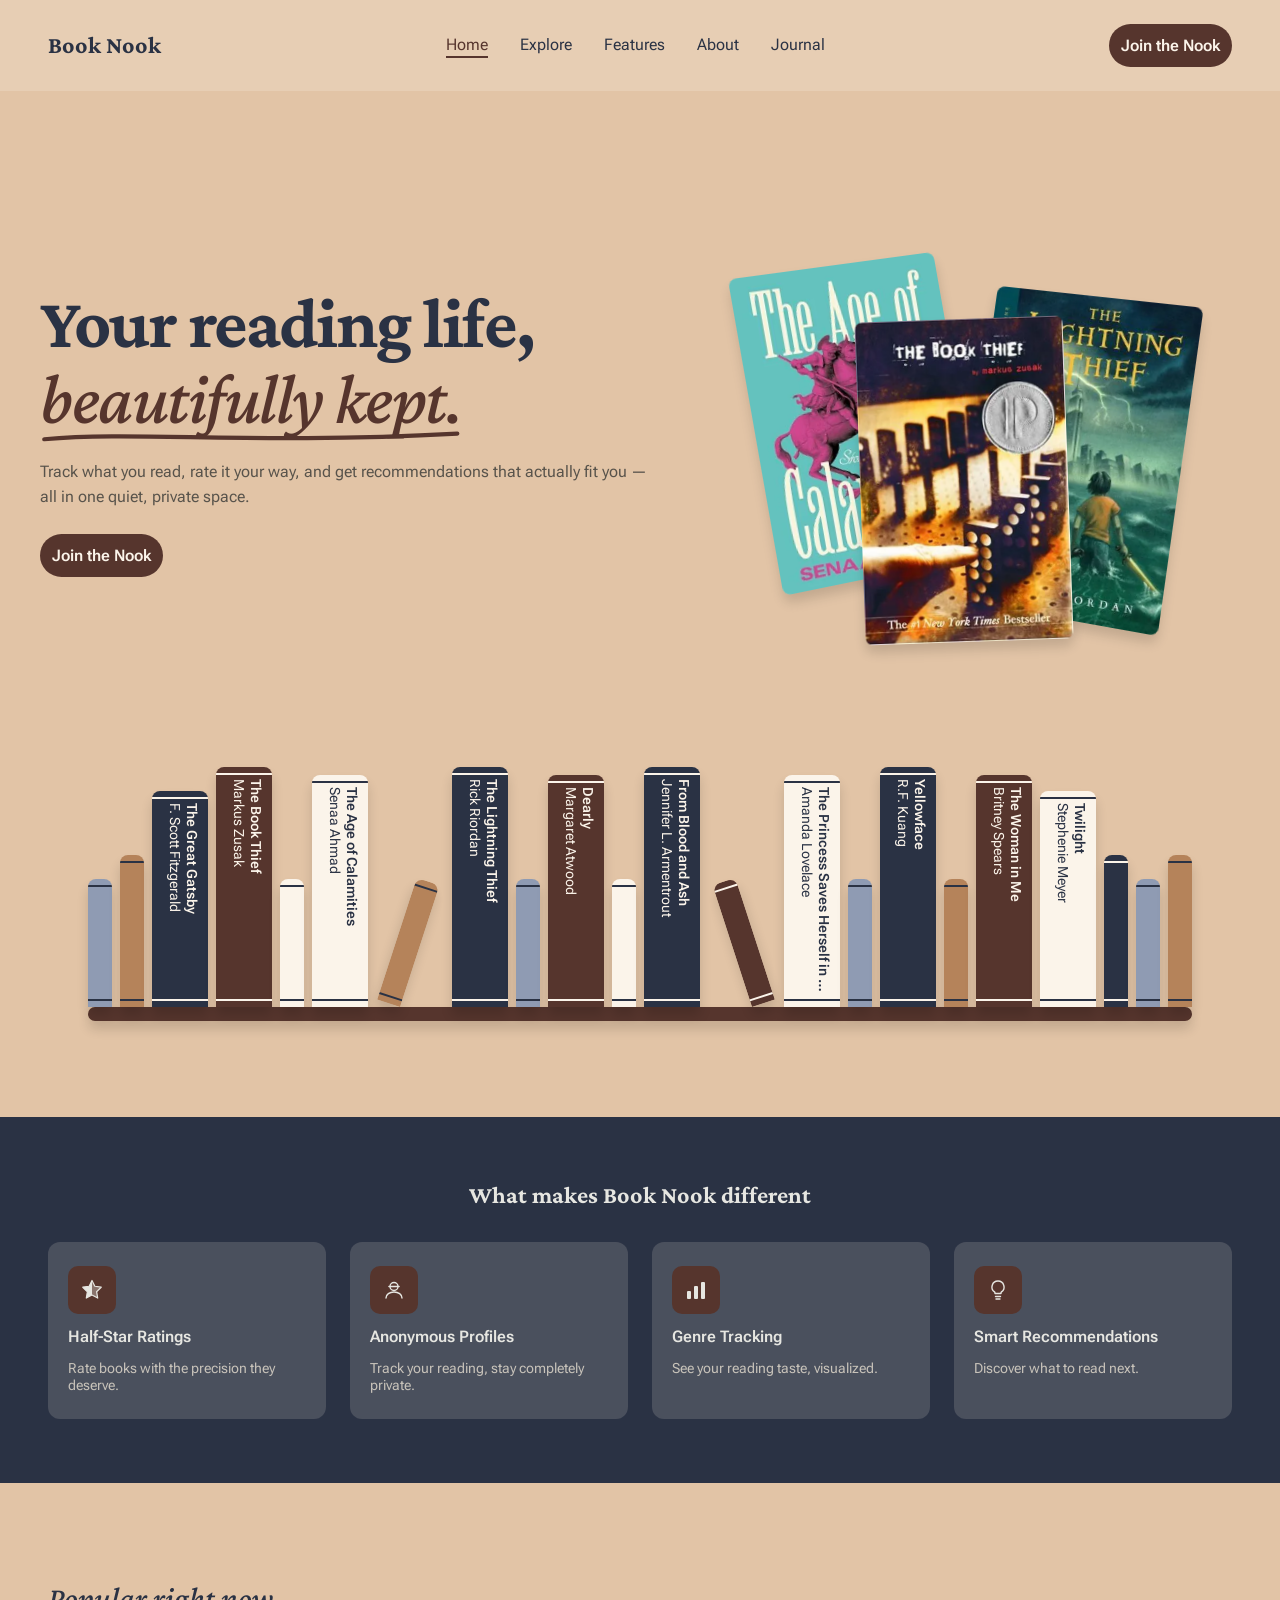
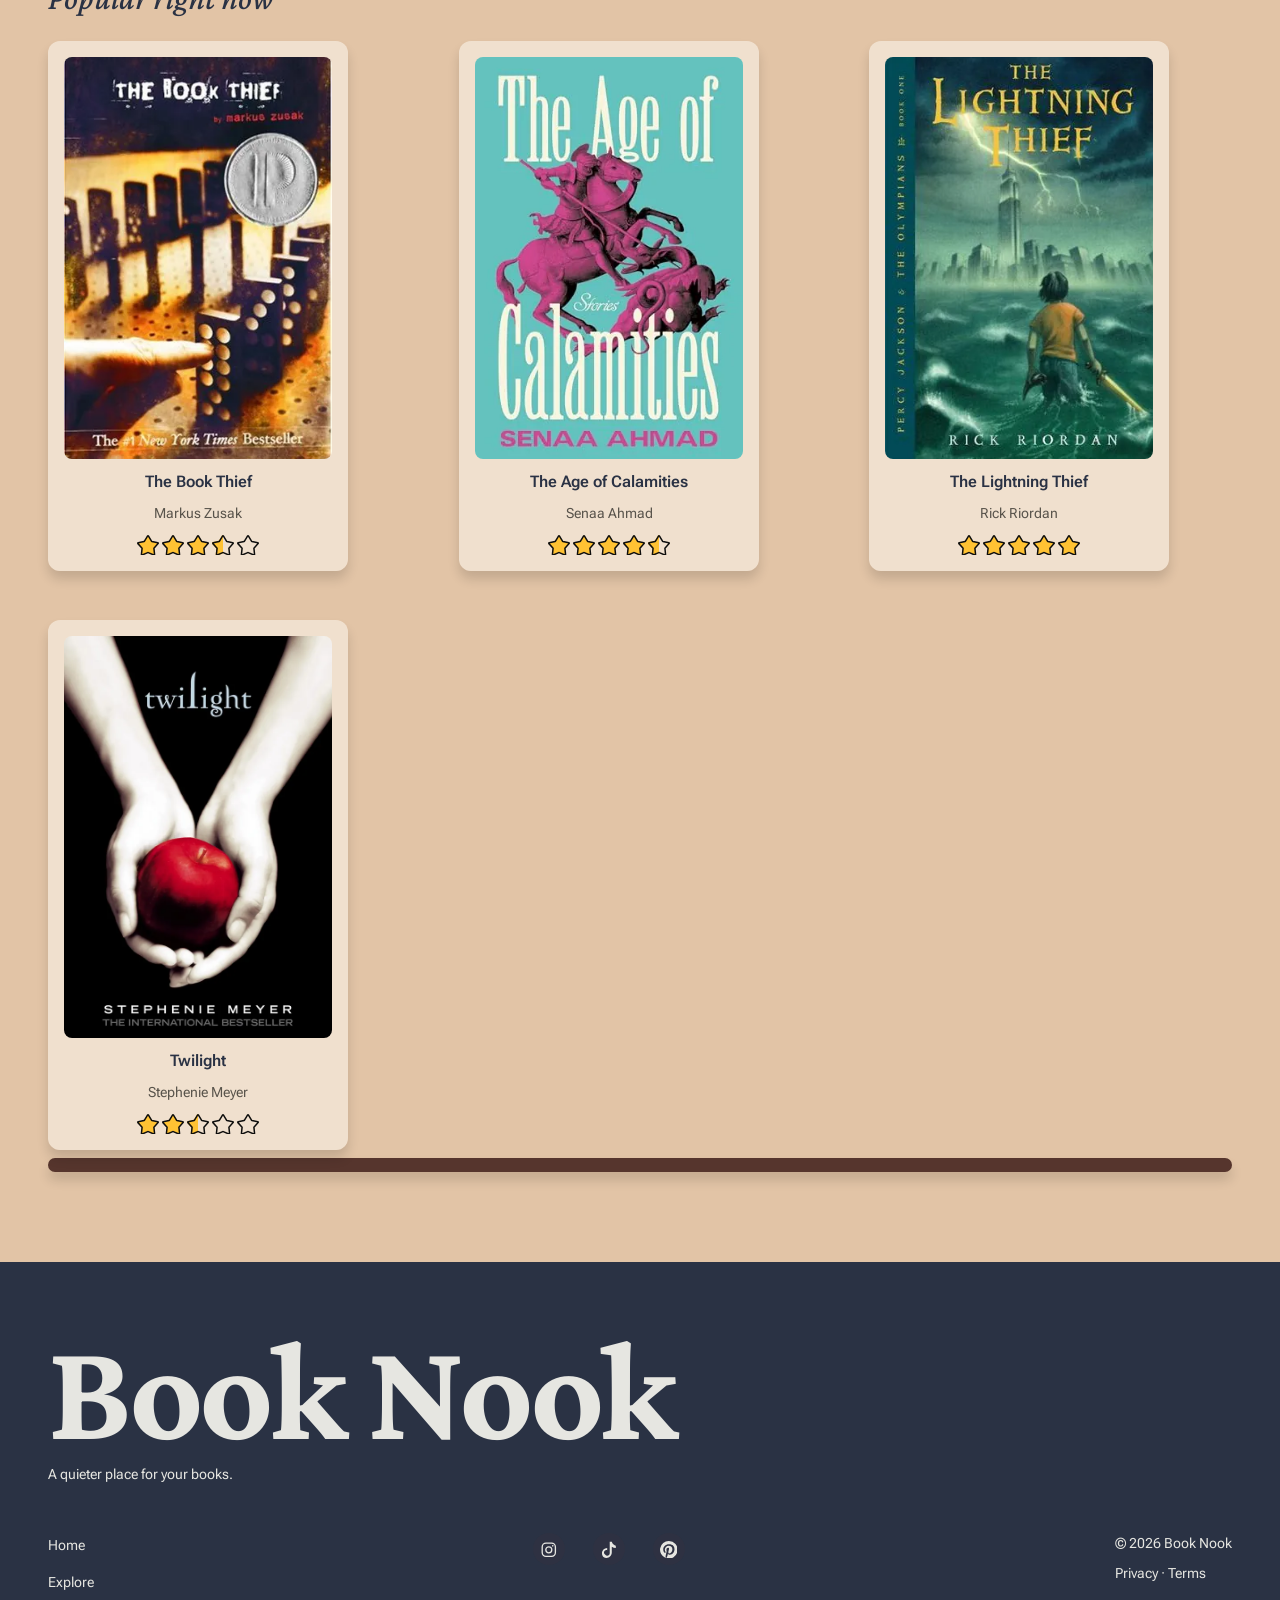
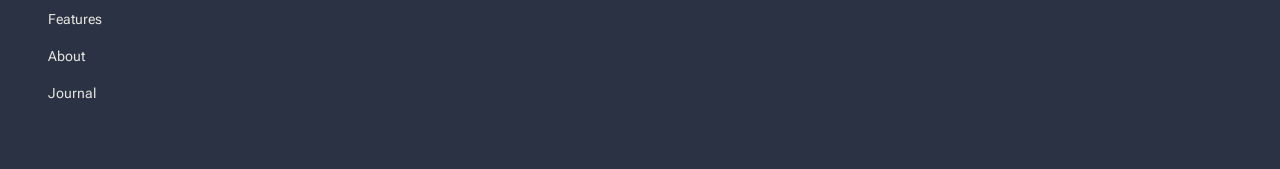
==== commit 005f6be0: "Final audit, extra: decorative bookshelf strip between the Home hero and highlights Restored from th" ====
--- a/index.html
+++ b/index.html
@@ -101,7 +101,35 @@
                     </div>
             </div>
         </section>
-                <section class="page-section highlights">
+        <!-- Decorative bookshelf, restored from the PEC 2 wireframe's "book spines" strip -->
+        <section class="page-section shelf" aria-hidden="true">
+            <ul class="shelf__books">
+                <li class="shelf__book shelf__book--filler shelf__book--slate"></li>
+                <li class="shelf__book shelf__book--filler shelf__book--tan"></li>
+                <li class="shelf__book"><span class="shelf__title">The Great Gatsby</span><span class="shelf__author">F. Scott Fitzgerald</span></li>
+                <li class="shelf__book shelf__book--cocoa"><span class="shelf__title">The Book Thief</span><span class="shelf__author">Markus Zusak</span></li>
+                <li class="shelf__book shelf__book--filler shelf__book--bone"></li>
+                <li class="shelf__book shelf__book--bone"><span class="shelf__title">The Age of Calamities</span><span class="shelf__author">Senaa Ahmad</span></li>
+                <li class="shelf__book shelf__book--filler shelf__book--lean-right shelf__book--tan"></li>
+                <li class="shelf__book"><span class="shelf__title">The Lightning Thief</span><span class="shelf__author">Rick Riordan</span></li>
+                <li class="shelf__book shelf__book--filler shelf__book--slate"></li>
+                <li class="shelf__book shelf__book--cocoa"><span class="shelf__title">Dearly</span><span class="shelf__author">Margaret Atwood</span></li>
+                <li class="shelf__book shelf__book--filler shelf__book--bone"></li>
+                <li class="shelf__book"><span class="shelf__title">From Blood and Ash</span><span class="shelf__author">Jennifer L. Armentrout</span></li>
+                <li class="shelf__book shelf__book--filler shelf__book--lean-left shelf__book--cocoa"></li>
+                <li class="shelf__book shelf__book--bone"><span class="shelf__title">The Princess Saves Herself in This One</span><span class="shelf__author">Amanda Lovelace</span></li>
+                <li class="shelf__book shelf__book--filler shelf__book--slate"></li>
+                <li class="shelf__book"><span class="shelf__title">Yellowface</span><span class="shelf__author">R.F. Kuang</span></li>
+                <li class="shelf__book shelf__book--filler shelf__book--tan"></li>
+                <li class="shelf__book shelf__book--cocoa"><span class="shelf__title">The Woman in Me</span><span class="shelf__author">Britney Spears</span></li>
+                <li class="shelf__book shelf__book--bone"><span class="shelf__title">Twilight</span><span class="shelf__author">Stephenie Meyer</span></li>
+                <li class="shelf__book shelf__book--filler"></li>
+                <li class="shelf__book shelf__book--filler shelf__book--slate"></li>
+                <li class="shelf__book shelf__book--filler shelf__book--tan"></li>
+            </ul>
+            <div class="shelf__ledge"></div>
+        </section>
+        <section class="page-section highlights">
             <h2 class="highlights__heading">What makes Book Nook different</h2>
             <ul class="highlights__list">
             <li class="highlight">
--- a/css/layout.css
+++ b/css/layout.css
@@ -106,6 +106,158 @@
   }
 
   .intro__stack {
+    display: none;
+  }
+}
+
+/* HOME BOOKSHELF (restored from the PEC 2 wireframe's "book spines" strip,
+   which the PEC 3 design dropped). A row of spines standing on a wooden
+   ledge: ten real titles from the catalogue, thin filler spines and a few
+   leaning books. Purely decorative, so the section is aria-hidden; the same
+   books are listed properly below and on Explore. Spine colours are Dress
+   Blues, Chocolate and Bone for the labelled ones (text passes contrast);
+   the unlabelled fillers also use the two chart tones. Gold is not used:
+   it stays reserved for ratings, as in the colour system. Each spine reads its
+   lift and lean from custom properties, so hover only swaps a variable and
+   the transition on the base state eases it back on mouseout. On narrower
+   screens the same number of spines is trimmed from both ends, so the shelf
+   stays centred and never scrolls sideways. */
+.shelf {
+  max-width: 75rem;
+  margin-top: calc(-1 * var(--space-xl)); /* cancels main's gap above, so the shelf follows the hero's own bottom padding */
+  overflow-x: clip;
+}
+
+.shelf__books {
+  display: flex;
+  align-items: flex-end;
+  justify-content: center;
+  gap: var(--space-xs);
+  padding-top: var(--space-base); /* room for the hover lift */
+}
+
+.shelf__book {
+  --spine-bg: var(--color-dominant);
+  --spine-fg: var(--color-surface);
+  --spine-h: 13rem;
+  --lift: 0rem;
+  --lean: 0deg;
+  flex: none;
+  box-sizing: border-box;
+  width: 3.5rem;
+  height: var(--spine-h);
+  padding: var(--space-sm) var(--space-xs);
+  border-radius: var(--radius-sm) var(--radius-sm) 0 0;
+  /* two thin bands near the top and bottom, then the spine colour */
+  background:
+    linear-gradient(var(--spine-fg), var(--spine-fg)) 0 0.375rem / 100% 0.125rem no-repeat,
+    linear-gradient(var(--spine-fg), var(--spine-fg)) 0 calc(100% - 0.375rem) / 100% 0.125rem no-repeat,
+    var(--spine-bg);
+  box-shadow: var(--shadow-card);
+  color: var(--spine-fg);
+  font-size: var(--fs-small);
+  line-height: 1.25;
+  writing-mode: vertical-rl; /* title and author read top to bottom, side by side */
+  transform: translateY(var(--lift)) rotate(var(--lean));
+  transition: transform var(--duration-base) ease;
+}
+
+.shelf__title,
+.shelf__author {
+  display: block;
+  max-height: 100%;
+  white-space: nowrap;
+  overflow: hidden;
+  text-overflow: ellipsis;
+}
+
+.shelf__title {
+  font-weight: var(--fw-semibold);
+}
+
+.shelf__book--cocoa { --spine-bg: var(--color-accent-1); }
+.shelf__book--bone  { --spine-bg: var(--color-surface); --spine-fg: var(--color-dominant); }
+.shelf__book--tan   { --spine-bg: var(--color-chart-3); --spine-fg: var(--color-dominant); }
+.shelf__book--slate { --spine-bg: var(--color-chart-4); --spine-fg: var(--color-dominant); }
+
+.shelf__book:nth-child(4n + 1) { --spine-h: 12.5rem; }
+.shelf__book:nth-child(4n + 2) { --spine-h: 14.5rem; }
+.shelf__book:nth-child(4n + 3) { --spine-h: 13.5rem; }
+.shelf__book:nth-child(4n)     { --spine-h: 15rem; }
+
+/* Unlabelled filler spines: thinner and shorter than the labelled ones */
+.shelf__book--filler {
+  width: 1.5rem;
+  padding: 0;
+}
+
+.shelf__book--filler:nth-child(odd)  { --spine-h: 8rem; }
+.shelf__book--filler:nth-child(even) { --spine-h: 9.5rem; }
+
+/* Leaning books pivot on a bottom corner; the margin makes room for the slant */
+.shelf__book--lean-left {
+  --lean: -18deg;
+  margin-left: 2.75rem; /* physical: the spines use a vertical writing mode, so logical margins would point up and down */
+  transform-origin: bottom left;
+}
+
+.shelf__book--lean-right {
+  --lean: 18deg;
+  margin-right: 2.75rem;
+  transform-origin: bottom right;
+}
+
+.shelf__ledge {
+  height: 0.875rem;
+  border-radius: var(--radius-sm);
+  background-color: var(--color-accent-1);
+  box-shadow: var(--shadow-card);
+}
+
+@media (hover: hover) {
+  .shelf__book:hover {
+    --lift: -0.75rem;
+  }
+}
+
+@media (prefers-reduced-motion: reduce) {
+  .shelf__book:hover {
+    --lift: 0rem;
+  }
+}
+
+@media (max-width: 1200px) {
+  .shelf__book:nth-child(-n + 2),
+  .shelf__book:nth-last-child(-n + 2) {
+    display: none;
+  }
+}
+
+@media (max-width: 1024px) {
+  .shelf__book:nth-child(-n + 3),
+  .shelf__book:nth-last-child(-n + 3) {
+    display: none;
+  }
+}
+
+@media (max-width: 768px) {
+  .shelf {
+    margin-top: calc(-1 * var(--space-lg)); /* main's gap is 48px here */
+  }
+
+  .shelf__book:nth-child(-n + 6),
+  .shelf__book:nth-last-child(-n + 6) {
+    display: none;
+  }
+}
+
+@media (max-width: 480px) {
+  .shelf {
+    margin-top: calc(-1 * var(--space-md)); /* main's gap is 24px here */
+  }
+
+  .shelf__book:nth-child(-n + 8),
+  .shelf__book:nth-last-child(-n + 8) {
     display: none;
   }
 }
